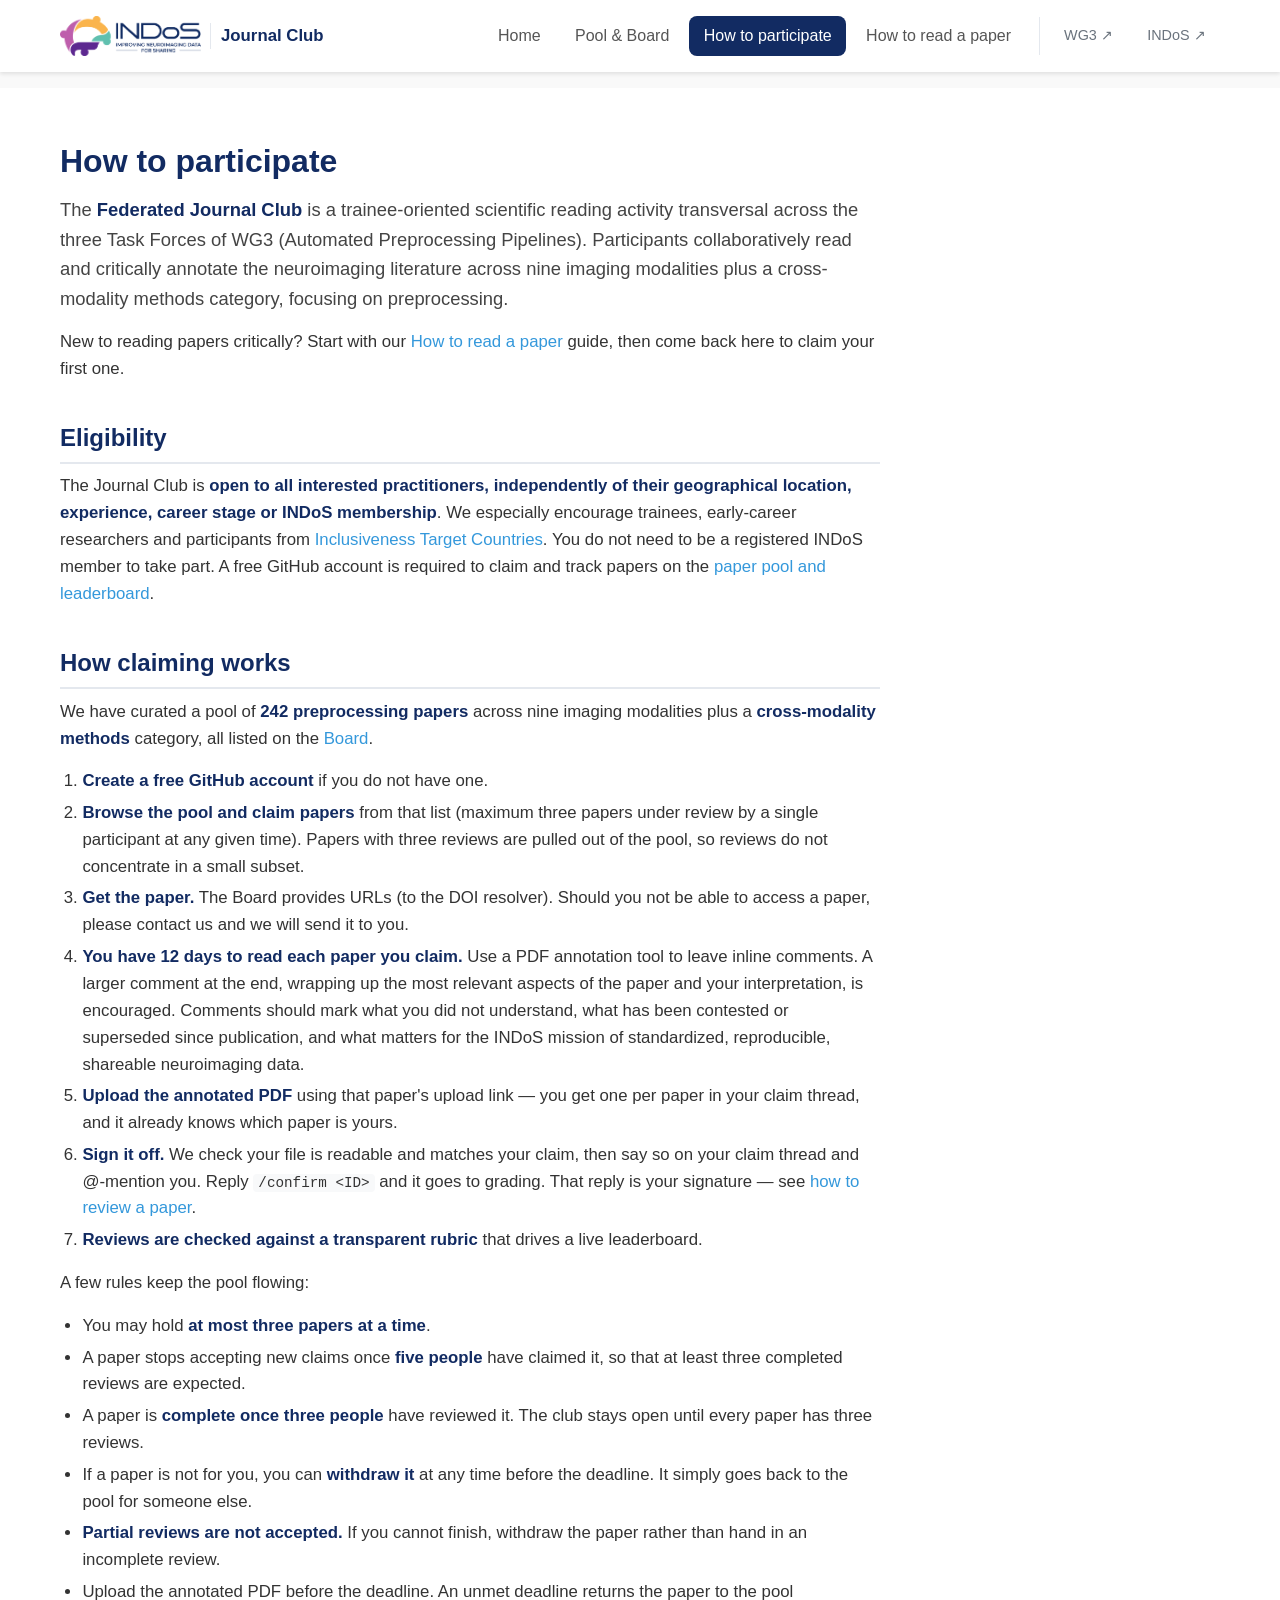
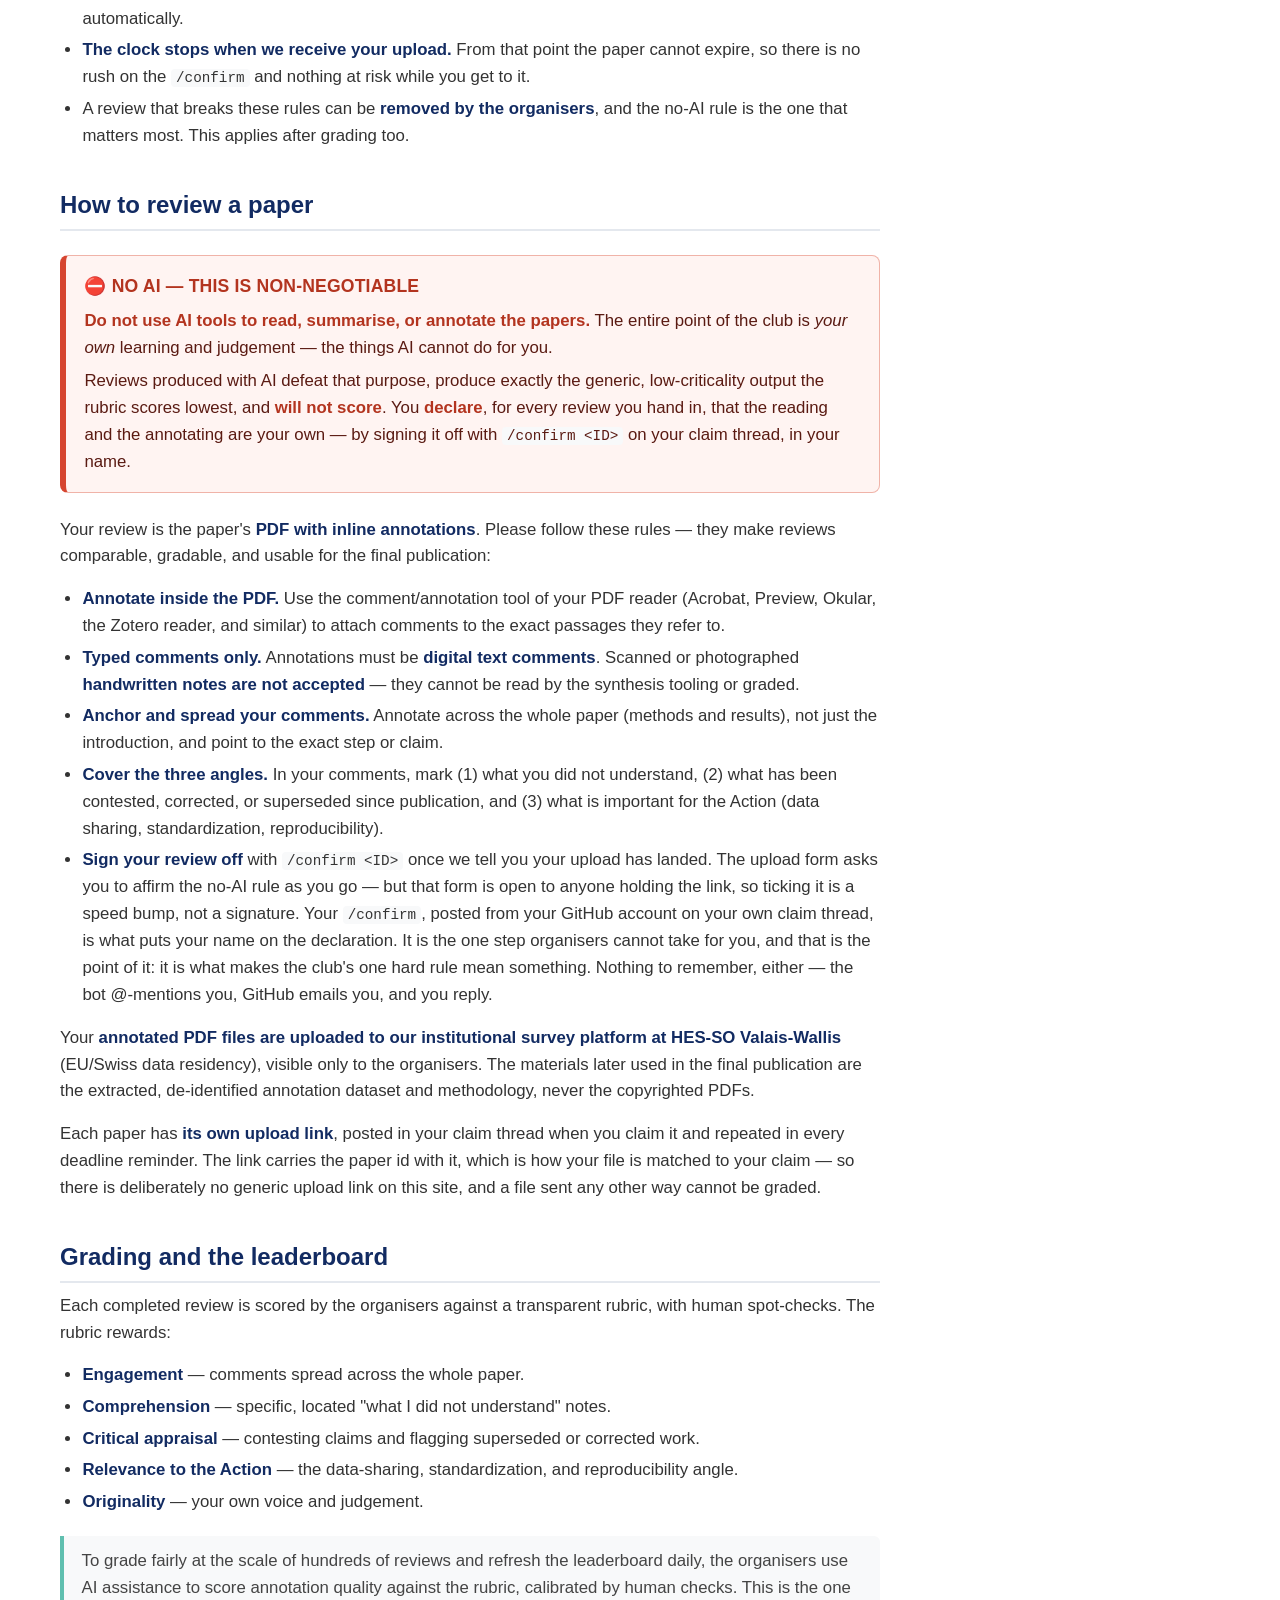
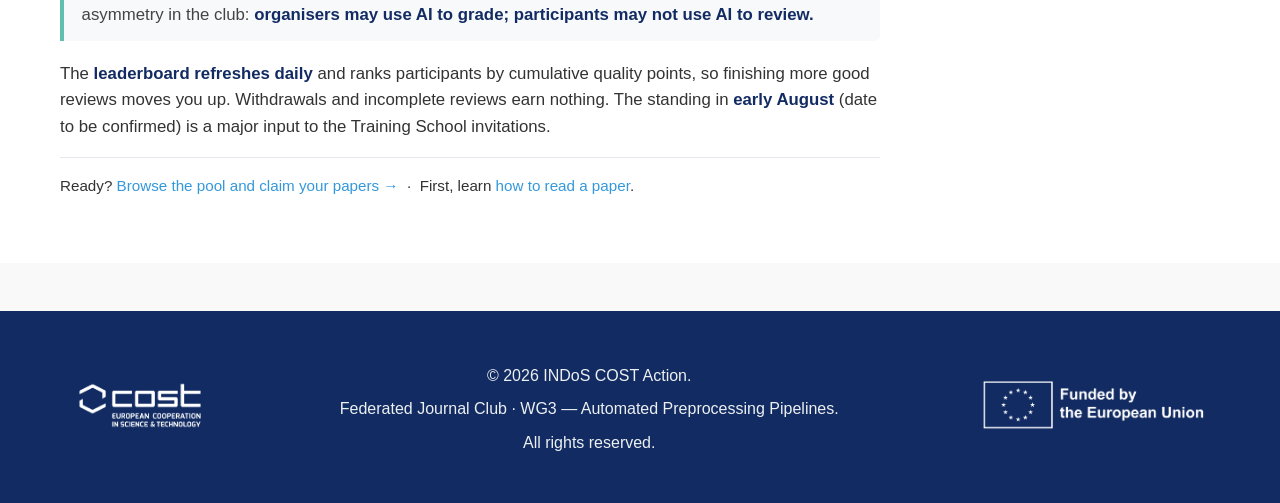
==== docs/participate.html @ 238c8b98 "An upload is not a submission: the /confirm handshake The upload form is open-access and its per-pap" ====
<!doctype html>
<html lang="en">
<head>
<meta charset="utf-8">
<meta name="viewport" content="width=device-width, initial-scale=1">
<title>How to participate — Federated Journal Club — INDoS COST Action</title>
<link rel="icon" href="favicon.ico" sizes="16x16 32x32 48x48">
<link rel="icon" href="assets/images/logo/indos-brain.png" type="image/png" sizes="512x512">
<link rel="apple-touch-icon" href="apple-touch-icon.png">
<link rel="stylesheet" href="style.css">
</head>
<body>
<header class="site-header">
  <!-- BEGIN shared nav — keep byte-identical across index/participate/reading (only aria-current varies) -->
  <nav class="navbar" aria-label="Site">
    <a class="navbar-brand" href="./">
      <img src="assets/images/logo/indos-logo.png" alt="INDoS COST Action" height="40">
      <span class="brand-name">Journal Club</span>
    </a>
    <ul class="nav-list">
      <li><a href="./">Home</a></li>
      <li><a href="./#papers">Pool &amp; Board</a></li>
      <li><a aria-current="page" href="./participate.html">How to participate</a></li>
      <li><a href="./reading.html">How to read a paper</a></li>
      <li class="nav-ext-group">
        <a class="nav-ext" href="https://www.indos-costaction.eu/wg3">WG3&nbsp;↗</a>
        <a class="nav-ext" href="https://www.indos-costaction.eu/">INDoS&nbsp;↗</a>
      </li>
    </ul>
  </nav>
  <!-- END shared nav -->
</header>

<main class="main-content">
  <div class="container">
    <div class="page-content">
      <h1>How to participate</h1>
      <p class="lead">The <strong>Federated Journal Club</strong> is a trainee-oriented
        scientific reading activity transversal across the three Task Forces of WG3
        (Automated Preprocessing Pipelines). Participants collaboratively read and critically
        annotate the neuroimaging literature across nine imaging modalities plus a
        cross-modality methods category, focusing on preprocessing.</p>

      <p>New to reading papers critically? Start with our
        <a href="./reading.html">How to read a paper</a> guide, then come back here to claim your first one.</p>

      <h2>Eligibility</h2>
      <p>The Journal Club is <strong>open to all interested practitioners, independently of
        their geographical location, experience, career stage or INDoS membership</strong>.
        We especially encourage trainees, early-career researchers and participants from
        <a href="https://www.indos-costaction.eu/grants">Inclusiveness Target Countries</a>.
        You do not need to be a registered INDoS member to take part. A free GitHub account is
        required to claim and track papers on the <a href="./">paper pool and leaderboard</a>.</p>

      <h2>How claiming works</h2>
      <p>We have curated a pool of <strong>242 preprocessing papers</strong> across nine
        imaging modalities plus a <strong>cross-modality methods</strong> category, all listed
        on the <a href="./">Board</a>.</p>
      <ol>
        <li><strong>Create a free GitHub account</strong> if you do not have one.</li>
        <li><strong>Browse the pool and claim papers</strong> from that list (maximum three
          papers under review by a single participant at any given time). Papers with three
          reviews are pulled out of the pool, so reviews do not concentrate in a small subset.</li>
        <li><strong>Get the paper.</strong> The Board provides URLs (to the DOI resolver).
          Should you not be able to access a paper, please contact us and we will send it to you.</li>
        <li><strong>You have 12 days to read each paper you claim.</strong> Use a PDF annotation
          tool to leave inline comments. A larger comment at the end, wrapping up the most
          relevant aspects of the paper and your interpretation, is encouraged. Comments should
          mark what you did not understand, what has been contested or superseded since
          publication, and what matters for the INDoS mission of standardized, reproducible,
          shareable neuroimaging data.</li>
        <li><strong>Upload the annotated PDF</strong> using that paper's upload link — you get one
          per paper in your claim thread, and it already knows which paper is yours.</li>
        <li><strong>Sign it off.</strong> We check your file is readable and matches your claim, then
          say so on your claim thread and @-mention you. Reply <code>/confirm &lt;ID&gt;</code> and it
          goes to grading. That reply is your signature — see
          <a href="#how-to-review-a-paper">how to review a paper</a>.</li>
        <li><strong>Reviews are checked against a transparent rubric</strong> that drives a live
          leaderboard.</li>
      </ol>

      <p>A few rules keep the pool flowing:</p>
      <ul>
        <li>You may hold <strong>at most three papers at a time</strong>.</li>
        <li>A paper stops accepting new claims once <strong>five people</strong> have claimed it,
          so that at least three completed reviews are expected.</li>
        <li>A paper is <strong>complete once three people</strong> have reviewed it. The club
          stays open until every paper has three reviews.</li>
        <li>If a paper is not for you, you can <strong>withdraw it</strong> at any time before
          the deadline. It simply goes back to the pool for someone else.</li>
        <li><strong>Partial reviews are not accepted.</strong> If you cannot finish, withdraw the
          paper rather than hand in an incomplete review.</li>
        <li>Upload the annotated PDF before the deadline. An unmet deadline returns the paper to
          the pool automatically.</li>
        <li><strong>The clock stops when we receive your upload.</strong> From that point the paper
          cannot expire, so there is no rush on the <code>/confirm</code> and nothing at risk while
          you get to it.</li>
        <li>A review that breaks these rules can be <strong>removed by the organisers</strong>, and
          the no-AI rule is the one that matters most. This applies after grading too.</li>
      </ul>

      <h2 id="how-to-review-a-paper">How to review a paper</h2>

      <div class="admonition no-ai">
        <div class="adm-title">⛔ No AI — this is non-negotiable</div>
        <p><strong>Do not use AI tools to read, summarise, or annotate the papers.</strong> The
          entire point of the club is <em>your own</em> learning and judgement — the things AI
          cannot do for you.</p>
        <p>Reviews produced with AI defeat that purpose, produce exactly the generic,
          low-criticality output the rubric scores lowest, and <strong>will not score</strong>.
          You <strong>declare</strong>, for every review you hand in, that the reading and the
          annotating are your own — by signing it off with <code>/confirm &lt;ID&gt;</code> on your
          claim thread, in your name.</p>
      </div>

      <p>Your review is the paper's <strong>PDF with inline annotations</strong>. Please follow
        these rules — they make reviews comparable, gradable, and usable for the final
        publication:</p>
      <ul>
        <li><strong>Annotate inside the PDF.</strong> Use the comment/annotation tool of your PDF
          reader (Acrobat, Preview, Okular, the Zotero reader, and similar) to attach comments to
          the exact passages they refer to.</li>
        <li><strong>Typed comments only.</strong> Annotations must be <strong>digital text
          comments</strong>. Scanned or photographed <strong>handwritten notes are not
          accepted</strong> — they cannot be read by the synthesis tooling or graded.</li>
        <li><strong>Anchor and spread your comments.</strong> Annotate across the whole paper
          (methods and results), not just the introduction, and point to the exact step or claim.</li>
        <li><strong>Cover the three angles.</strong> In your comments, mark (1) what you did not
          understand, (2) what has been contested, corrected, or superseded since publication, and
          (3) what is important for the Action (data sharing, standardization, reproducibility).</li>
        <li><strong>Sign your review off</strong> with <code>/confirm &lt;ID&gt;</code> once we tell
          you your upload has landed. The upload form asks you to affirm the no-AI rule as you go —
          but that form is open to anyone holding the link, so ticking it is a speed bump, not a
          signature. Your <code>/confirm</code>, posted from your GitHub account on your own claim
          thread, is what puts your name on the declaration. It is the one step organisers cannot
          take for you, and that is the point of it: it is what makes the club's one hard rule mean
          something. Nothing to remember, either — the bot @-mentions you, GitHub emails you, and you
          reply.</li>
      </ul>
      <p>Your <strong>annotated PDF files are uploaded to our institutional survey platform at
        HES-SO Valais-Wallis</strong> (EU/Swiss data residency), visible only to the organisers.
        The materials later used in the final publication are the extracted, de-identified
        annotation dataset and methodology, never the copyrighted PDFs.</p>
      <p>Each paper has <strong>its own upload link</strong>, posted in your claim thread when you
        claim it and repeated in every deadline reminder. The link carries the paper id with it,
        which is how your file is matched to your claim — so there is deliberately no generic
        upload link on this site, and a file sent any other way cannot be graded.</p>

      <h2>Grading and the leaderboard</h2>
      <p>Each completed review is scored by the organisers against a transparent rubric, with
        human spot-checks. The rubric rewards:</p>
      <ul>
        <li><strong>Engagement</strong> — comments spread across the whole paper.</li>
        <li><strong>Comprehension</strong> — specific, located "what I did not understand" notes.</li>
        <li><strong>Critical appraisal</strong> — contesting claims and flagging superseded or
          corrected work.</li>
        <li><strong>Relevance to the Action</strong> — the data-sharing, standardization, and
          reproducibility angle.</li>
        <li><strong>Originality</strong> — your own voice and judgement.</li>
      </ul>
      <blockquote>
        <p>To grade fairly at the scale of hundreds of reviews and refresh the leaderboard daily,
          the organisers use AI assistance to score annotation quality against the rubric,
          calibrated by human checks. This is the one asymmetry in the club:
          <strong>organisers may use AI to grade; participants may not use AI to review.</strong></p>
      </blockquote>
      <p>The <strong>leaderboard refreshes daily</strong> and ranks participants by cumulative
        quality points, so finishing more good reviews moves you up. Withdrawals and incomplete
        reviews earn nothing. The standing in <strong>early August</strong> (date to be confirmed)
        is a major input to the Training School invitations.</p>

      <p class="page-links">Ready? <a href="./">Browse the pool and claim your papers →</a>
        &nbsp;·&nbsp; First, learn <a href="./reading.html">how to read a paper</a>.</p>
    </div>
  </div>
</main>

<footer class="site-footer">
  <div class="container">
    <div class="footer-content">
      <table>
        <tr>
          <td class="foot-cost">
            <a href="https://www.cost.eu"><img src="assets/images/logo/cost-logo-white.png" height="75" alt="COST"></a>
          </td>
          <td class="foot-copy">
            <p>&copy; <span id="year"></span> INDoS COST Action.</p>
            <p>Federated Journal Club · WG3 — Automated Preprocessing Pipelines.</p>
            <p>All rights reserved.</p>
          </td>
          <td class="foot-eu">
            <a href="https://commission.europa.eu/"><img src="assets/images/logo/eu-funded-white.png" height="50" alt="Funded by the European Union"></a>
          </td>
        </tr>
      </table>
    </div>
  </div>
</footer>

<script>document.getElementById("year").textContent = new Date().getFullYear();</script>
</body>
</html>
---- docs/style.css ----
/* INDoS Federated Journal Club — brand-aligned with indos-costaction.eu.
   Palette + chrome mirror website/assets/css/style.css; SPA components
   (tabs, tables, badges, progress, claim button) restyled on-brand. */

:root {
  /* INDoS brand palette (from the logo brand guide) */
  --logo-orange: #F9B34B;
  --logo-turquoise: #60BFAF;
  --logo-lavender: #BE5EAC;
  --logo-purple: #5D288F;
  --logo-blue: #122B62;

  /* Semantic tokens mapped onto the brand */
  --bg: #f9f9f9;
  --surface: #ffffff;
  --fg: #333333;
  --muted: #6a737d;
  --line: #e4e8ee;
  --card: #f8f9fa;
  --accent: #3498db;
  --accent-fg: #ffffff;

  /* Pool/board status colours (kept semantic, white text) */
  --open: #2f855a;
  --closed: #b7791f;
  --done: var(--logo-purple);

  /* Hero mosaic — progress, not claimability (see paperProgress() in app.js), so
     these deliberately do NOT map 1:1 onto the badge colours above. Chosen to stay
     legible on the --logo-blue ground, which the badge colours are not. */
  --m-open: #4FB07A;                /* nobody reading it yet */
  --m-review: var(--logo-orange);   /* claimed and/or partly reviewed */
  --m-done: var(--logo-lavender);   /* three reviews in */
}

/* Reset & base */
* { margin: 0; padding: 0; box-sizing: border-box; }

body {
  background: var(--bg);
  color: var(--fg);
  font-family: -apple-system, BlinkMacSystemFont, 'Segoe UI', Roboto, Oxygen, Ubuntu, Cantarell, sans-serif;
  line-height: 1.6;
}

.container {
  max-width: 1200px;
  margin: 0 auto;
  padding: 0 20px;
}

/* Header */
.site-header {
  background: var(--surface);
  box-shadow: 0 2px 4px rgba(0, 0, 0, 0.1);
  padding: 1rem 0;
  position: sticky;
  top: 0;
  z-index: 100;
}

.navbar {
  max-width: 1200px;
  margin: 0 auto;
  padding: 0 20px;
  display: flex;
  align-items: center;
  justify-content: space-between;
  flex-wrap: wrap;
  gap: 1rem;
}

.navbar-brand { display: inline-flex; align-items: center; gap: 0.6rem; text-decoration: none; }
.navbar-brand img { height: 40px; display: block; }
.brand-name {
  color: var(--logo-blue);
  font-weight: 700;
  font-size: 1.05rem;
  border-left: 1px solid var(--line);
  padding-left: 0.6rem;
}

.nav-list {
  display: flex;
  list-style: none;
  gap: 0.35rem;
  align-items: center;
  flex-wrap: wrap;
}

/* Pills, not bare text — the nav has to look clickable at a glance (issue #17). */
.nav-list a {
  text-decoration: none;
  color: #555;
  font-weight: 500;
  padding: 0.45rem 0.9rem;
  border-radius: 8px;
  display: inline-block;
  transition: background 0.2s ease, color 0.2s ease;
}

.nav-list a:hover { background: var(--card); color: var(--logo-blue); }

.nav-list a[aria-current="page"] { background: var(--logo-blue); color: #fff; }

/* Off-site links are demoted so the club's own pages read as the primary set. */
.nav-ext-group { display: inline-flex; gap: 0.35rem; margin-left: 0.5rem;
  padding-left: 0.6rem; border-left: 1px solid var(--line); }
.nav-list .nav-ext { color: var(--muted); font-weight: 400; font-size: 0.9rem; }

/* Main content band */
.main-content {
  min-height: calc(100vh - 240px);
  padding: 3rem 0;
  background: var(--surface);
  margin-top: 1rem;
}

.page-content { font-size: 1.05rem; }

.page-content h1 {
  font-size: 2rem;
  margin: 0 0 0.5rem;
  color: var(--logo-blue);
}

.sub { margin: 0 0 1.25rem; color: var(--muted); font-size: 1rem; }
.sub a { color: var(--accent); font-weight: 600; text-decoration: none; }
.sub a:hover { text-decoration: underline; }

.muted { color: var(--muted); font-size: .9rem; line-height: 1.6; }
.meta { color: var(--muted); font-size: .82rem; }
.source-note { margin-top: 2rem; padding-top: 1rem; border-top: 1px solid var(--line); }

/* Progress bar */
.progress { margin: 8px 0 4px; }
.bar {
  height: 9px; background: var(--card); border-radius: 6px;
  overflow: hidden; border: 1px solid var(--line);
}
#progressFill { height: 100%; background: var(--logo-turquoise); width: 0; transition: width .4s; }
#progressText { margin-top: 6px; }

/* Tabs */
.tabs { display: flex; gap: 8px; margin: 1.25rem 0 1rem; }
.tabs button {
  background: none; border: 1px solid var(--line); color: var(--fg);
  padding: 7px 16px; border-radius: 8px; cursor: pointer; font-size: .95rem;
  transition: background 0.2s ease, border-color 0.2s ease;
}
.tabs button:hover { border-color: var(--accent); }
.tabs button.active { background: var(--accent); color: var(--accent-fg); border-color: var(--accent); }

/* Controls */
.controls { display: flex; flex-wrap: wrap; gap: 10px; margin-bottom: 8px; align-items: center; }
.controls input[type=search], .controls select {
  padding: 7px 10px; border: 1px solid var(--line); border-radius: 8px;
  background: var(--surface); color: var(--fg); font-size: .92rem;
}
.controls input[type=search] { flex: 1; min-width: 180px; }
.controls input[type=search]:focus, .controls select:focus {
  outline: none; border-color: var(--accent);
}
.chk { color: var(--muted); font-size: .9rem; display: flex; gap: 5px; align-items: center; }

/* Tables */
table { width: 100%; border-collapse: collapse; margin-top: 4px; }
th, td { text-align: left; padding: 9px 10px; border-bottom: 1px solid var(--line); vertical-align: top; }
th {
  font-size: .78rem; text-transform: uppercase; letter-spacing: .03em;
  color: var(--muted); font-weight: 600;
}
td.num { text-align: center; font-variant-numeric: tabular-nums; white-space: nowrap; }
td a { color: var(--accent); text-decoration: none; }
td a:hover { text-decoration: underline; }

/* Status badges */
.badge {
  font-size: .74rem; padding: 2px 8px; border-radius: 20px;
  text-transform: capitalize; color: #fff;
}
.b-open { background: var(--open); }
.b-closed { background: var(--closed); }
.b-done { background: var(--done); }

/* Claim action */
a.claim {
  display: inline-block; padding: 4px 12px; border-radius: 7px;
  background: var(--accent); color: var(--accent-fg) !important;
  font-size: .84rem; text-decoration: none !important;
  transition: background 0.2s ease;
}
a.claim:hover { background: #2980b9; }

code { background: var(--card); padding: 1px 5px; border-radius: 4px; font-size: .85em; }

/* Footer */
.site-footer {
  background: var(--logo-blue);
  color: #ecf0f1;
  padding: 2rem 0;
  margin-top: 3rem;
  text-align: center;
}
.footer-content table { width: 100%; border-collapse: collapse; }
.footer-content td { border: none; vertical-align: middle; padding: 0.5rem 0; }
.footer-content .foot-cost { text-align: left; }
.footer-content .foot-copy { text-align: center; }
.footer-content .foot-eu { text-align: right; }
.footer-content p { margin: 0.5rem 0; color: #ecf0f1; }
.footer-content img { display: inline-block; }

/* ---------------------------------------------------------------------------
   Prose — for the content pages (participate.html, reading.html).
   Scoped to .page-content so the Board (index.html) is untouched.
--------------------------------------------------------------------------- */
.page-content { max-width: 820px; }

.page-content h2 {
  font-size: 1.5rem;
  color: var(--logo-blue);
  margin: 2.25rem 0 0.6rem;
  padding-bottom: 0.3rem;
  border-bottom: 2px solid var(--line);
}
.page-content h3 {
  font-size: 1.15rem;
  color: var(--logo-purple);
  margin: 1.6rem 0 0.4rem;
}
.page-content p { margin: 0 0 1rem; }
.page-content ul,
.page-content ol { margin: 0 0 1rem 1.4rem; }
.page-content li { margin: 0.3rem 0; }
.page-content a { color: var(--accent); text-decoration: none; }
.page-content a:hover { text-decoration: underline; }
.page-content strong { color: var(--logo-blue); }

.page-content blockquote {
  margin: 1.25rem 0;
  padding: 0.75rem 1.1rem;
  border-left: 4px solid var(--logo-turquoise);
  background: var(--card);
  color: #444;
  border-radius: 0 6px 6px 0;
}
.page-content blockquote p:last-child { margin-bottom: 0; }

.lead {
  font-size: 1.15rem;
  color: #444;
  margin-bottom: 1.5rem;
}

/* Page-level intro nav back to the other content pages */
.page-links { margin: 1.75rem 0 0; padding-top: 1rem; border-top: 1px solid var(--line); font-size: .95rem; }

/* ---------------------------------------------------------------------------
   Admonition — the unmissable "No AI" callout.
--------------------------------------------------------------------------- */
.admonition {
  margin: 1.5rem 0;
  padding: 1rem 1.25rem 1rem 1.15rem;
  border-radius: 8px;
  border: 1px solid transparent;
}
.admonition .adm-title {
  display: flex;
  align-items: center;
  gap: 0.5rem;
  font-weight: 800;
  font-size: 1.1rem;
  letter-spacing: 0.01em;
  margin-bottom: 0.5rem;
}
.admonition p { margin: 0.4rem 0; }
.admonition p:last-child { margin-bottom: 0; }

.admonition.no-ai {
  background: #fff4f2;
  border-color: #f0b3a8;
  border-left: 6px solid #d64530;
  color: #5a1a12;
}
.admonition.no-ai .adm-title { color: #b3341f; text-transform: uppercase; }
.admonition.no-ai strong { color: #b3341f; }

/* Dark-surface variant not needed — pages render on the light content band. */

/* ---------------------------------------------------------------------------
   Checklist — the printable one-glance list on reading.html.
--------------------------------------------------------------------------- */
.checklist {
  list-style: none;
  margin: 0.5rem 0 1.25rem;
  padding: 1rem 1.25rem;
  background: var(--card);
  border: 1px solid var(--line);
  border-radius: 8px;
}
.checklist li {
  position: relative;
  padding-left: 1.9rem;
  margin: 0.55rem 0;
}
.checklist li::before {
  content: "☐";
  position: absolute;
  left: 0;
  top: -0.05rem;
  font-size: 1.15rem;
  color: var(--logo-turquoise);
}

/* ---------------------------------------------------------------------------
   References — the cited list on reading.html.
--------------------------------------------------------------------------- */
.refs { list-style: none; margin: 0.5rem 0 1.25rem; padding: 0; }
.refs li {
  margin: 0.7rem 0;
  padding-left: 1.6rem;
  text-indent: -1.6rem;
  font-size: 0.95rem;
  color: #444;
}
.refs li a { word-break: break-word; }
.refs-note { font-size: 0.85rem; color: var(--muted); }

/* ---------------------------------------------------------------------------
   Landing page (index.html) — hero, bands, mosaic. The INDoS brand has no hero
   or button component upstream, so these are net-new, built from the tokens.
--------------------------------------------------------------------------- */
html { scroll-behavior: smooth; }
@media (prefers-reduced-motion: reduce) { html { scroll-behavior: auto; } }

/* Anchor targets must clear the sticky header. */
#about, #how-it-works, #papers { scroll-margin-top: 88px; }

a:focus-visible, button:focus-visible, input:focus-visible, select:focus-visible {
  outline: 3px solid var(--logo-turquoise);
  outline-offset: 2px;
}

.skip-link {
  position: absolute; left: -999px; top: 0; z-index: 200;
  background: var(--logo-blue); color: #fff; padding: 0.6rem 1rem;
}
.skip-link:focus { left: 8px; top: 8px; }

/* Buttons */
.btn {
  display: inline-block; padding: 0.7rem 1.5rem; border-radius: 8px;
  font-weight: 600; text-decoration: none; transition: background 0.2s ease;
}
.btn-primary { background: var(--logo-orange); color: var(--logo-blue); }
.btn-primary:hover { background: #e8a23a; }
.btn-ghost { border: 2px solid rgba(255, 255, 255, 0.75); color: #fff; }
.btn-ghost:hover { background: rgba(255, 255, 255, 0.12); }

/* Hero — flat brand navy, no gradient. */
.hero { background: var(--logo-blue); color: #fff; text-align: center; padding: 4rem 0 2.5rem; }
.hero-kicker {
  color: var(--logo-orange); text-transform: uppercase; letter-spacing: 0.06em;
  font-size: 0.8rem; font-weight: 600; margin-bottom: 0.75rem;
}
.hero h1 {
  font-size: clamp(2.2rem, 5vw, 3.2rem); color: #fff;
  margin-bottom: 0.6rem; text-wrap: balance;
}
.hero-tagline {
  max-width: 44ch; margin: 0 auto 1.75rem; font-size: 1.15rem;
  color: rgba(255, 255, 255, 0.9); text-wrap: balance;
}
.hero-actions { display: flex; gap: 1rem; justify-content: center; flex-wrap: wrap; margin-top: 1.75rem; }
.hero-scroll { display: inline-block; margin-top: 1.5rem; color: rgba(255, 255, 255, 0.7); }
.hero-scroll:hover { color: #fff; }
@media (prefers-reduced-motion: no-preference) {
  .hero-scroll { animation: heroBob 2s ease-in-out infinite; }
  @keyframes heroBob { 50% { transform: translateY(6px); } }
}

/* The mosaic — one tile per paper. It is the progress display: the pool fills
   in over the summer as tiles turn orange, then lavender. */
.mosaic { display: flex; flex-wrap: wrap; gap: 3px; justify-content: center; max-width: 640px; margin: 0 auto; }
.mosaic a {
  display: block; width: 11px; height: 11px; border-radius: 2px;
  background: var(--m-open); cursor: pointer;
  transition: transform 0.1s ease;
}
.mosaic a:hover { outline: 2px solid #fff; outline-offset: 1px; transform: scale(1.35); }
.mosaic a.s-review { background: var(--m-review); }
.mosaic a.s-done { background: var(--m-done); }
@media (prefers-reduced-motion: reduce) {
  .mosaic a { transition: none; }
  .mosaic a:hover { transform: none; }
}

/* Where a clicked tile lands. The flash fades so it marks the row without
   leaving a permanent selection the reader then has to dismiss. */
@keyframes rowFlash { from { background: rgba(249, 179, 75, 0.55); } to { background: transparent; } }
.row-focus td { animation: rowFlash 2s ease-out; }
@media (prefers-reduced-motion: reduce) {
  .row-focus td { animation: none; box-shadow: inset 0 2px 0 var(--logo-orange), inset 0 -2px 0 var(--logo-orange); }
}

.mosaic-legend {
  margin: 1rem auto 0; font-size: 0.85rem; color: rgba(255, 255, 255, 0.75);
  display: flex; gap: 0.5rem 1.1rem; justify-content: center; flex-wrap: wrap; align-items: center;
}
.key {
  display: inline-block; width: 10px; height: 10px; border-radius: 2px;
  margin-right: 0.35rem; vertical-align: -1px;
}
.k-open { background: var(--m-open); }
.k-review { background: var(--m-review); }
.k-done { background: var(--m-done); }
.mosaic-hint { color: rgba(255, 255, 255, 0.55); font-size: 0.8rem; }

/* Hover card — a light surface lifted off the navy, so it reads as a card on the
   page rather than an OS tooltip. position:fixed, so no ancestor can clip it. */
.mosaic-tip {
  position: fixed;
  left: 0;
  top: 0;
  z-index: 150;
  width: max-content;
  max-width: min(340px, calc(100vw - 16px));
  padding: 0.7rem 0.85rem;
  background: var(--surface);
  color: var(--fg);
  border-radius: 10px;
  box-shadow: 0 10px 28px rgba(0, 0, 0, 0.35);
  text-align: left;
  font-size: 0.85rem;
  line-height: 1.45;
  pointer-events: none;          /* never eat the click meant for the tile */
  visibility: hidden;            /* not display:none — it must stay measurable */
  opacity: 0;
  transition: opacity 0.12s ease;
}
.mosaic-tip.show { visibility: visible; opacity: 1; }
@media (prefers-reduced-motion: reduce) { .mosaic-tip { transition: none; } }

/* The `* { margin: 0 }` reset already zeroes these, and no p rule reaches inside
   the card — so each part sets only the margin it needs, no override war. */
.tip-title { font-weight: 600; color: var(--logo-blue); text-wrap: balance; }
.tip-meta { color: var(--muted); font-size: 0.8rem; margin-top: 0.15rem; }
.tip-stats {
  display: flex; align-items: center; flex-wrap: wrap; gap: 0.3rem;
  margin-top: 0.45rem;
  font-variant-numeric: tabular-nums;
}
.tip-stats .key { margin-right: 0.1rem; }
.tip-sep { color: var(--line); }
.tip-cta {
  margin-top: 0.45rem;
  padding-top: 0.4rem;
  border-top: 1px solid var(--line);
  color: var(--accent);
  font-size: 0.8rem;
  font-weight: 600;
}

/* Touch devices have no hover; the card would only ever flash on tap. */
@media (hover: none) { .mosaic-tip { display: none; } }
.mosaic-count { color: var(--logo-turquoise); font-variant-numeric: tabular-nums; }

/* Bands */
.band { padding: 3.25rem 0; background: var(--surface); }
.band-tint { background: var(--bg); }
.band-tint h2, #papers h2 { font-size: 1.6rem; color: var(--logo-blue); margin-bottom: 1rem; }

/* How it works — numbered because it genuinely is a sequence. */
.steps {
  list-style: none; margin: 0;
  display: grid; grid-template-columns: repeat(auto-fit, minmax(220px, 1fr)); gap: 1rem;
  counter-reset: step;
}
.steps li {
  background: var(--surface); border: 1px solid var(--line); border-radius: 10px;
  padding: 1.1rem 1.25rem; margin: 0; counter-increment: step;
}
.steps li::before {
  content: counter(step);
  display: inline-grid; place-items: center;
  width: 1.8rem; height: 1.8rem; border-radius: 50%;
  background: var(--logo-turquoise); color: #fff; font-weight: 700;
  margin-bottom: 0.5rem;
}
.steps h3 { color: var(--logo-purple); font-size: 1.05rem; margin-bottom: 0.3rem; }
.steps p { margin: 0; font-size: 0.95rem; }
.steps a { color: var(--accent); text-decoration: none; }
.steps a:hover { text-decoration: underline; }

.papers-head {
  display: flex; align-items: center; justify-content: space-between;
  flex-wrap: wrap; gap: 1rem; margin-bottom: 0.75rem;
}
.papers-head h2 { margin-bottom: 0; }

/* Seven columns don't fit a phone: the table scrolls inside its own box rather
   than dragging the whole page sideways. */
.table-scroll { overflow-x: auto; }
.table-scroll table { min-width: 640px; }

/* Responsive */
@media (max-width: 768px) {
  /* A stacked one-per-line nav plus a sticky header would eat most of a phone
     screen, so the pills wrap into rows and the header scrolls away instead. */
  .site-header { position: static; padding: 0.75rem 0; }
  .navbar { flex-direction: column; align-items: center; gap: 0.6rem; }
  .nav-list { flex-wrap: wrap; justify-content: center; gap: 0.3rem; width: 100%; }
  .nav-list a { padding: 0.35rem 0.7rem; font-size: 0.9rem; }
  .nav-ext-group { margin-left: 0; padding-left: 0; border-left: none; }
  #about, #how-it-works, #papers { scroll-margin-top: 8px; }
  .footer-content td { display: block; text-align: center !important; }
  .hero { padding: 2.5rem 0 2rem; }
  .hero-actions .btn { width: 100%; text-align: center; }
  .papers-head { flex-direction: column; align-items: flex-start; }
  .mosaic a, .key { width: 9px; height: 9px; }
}
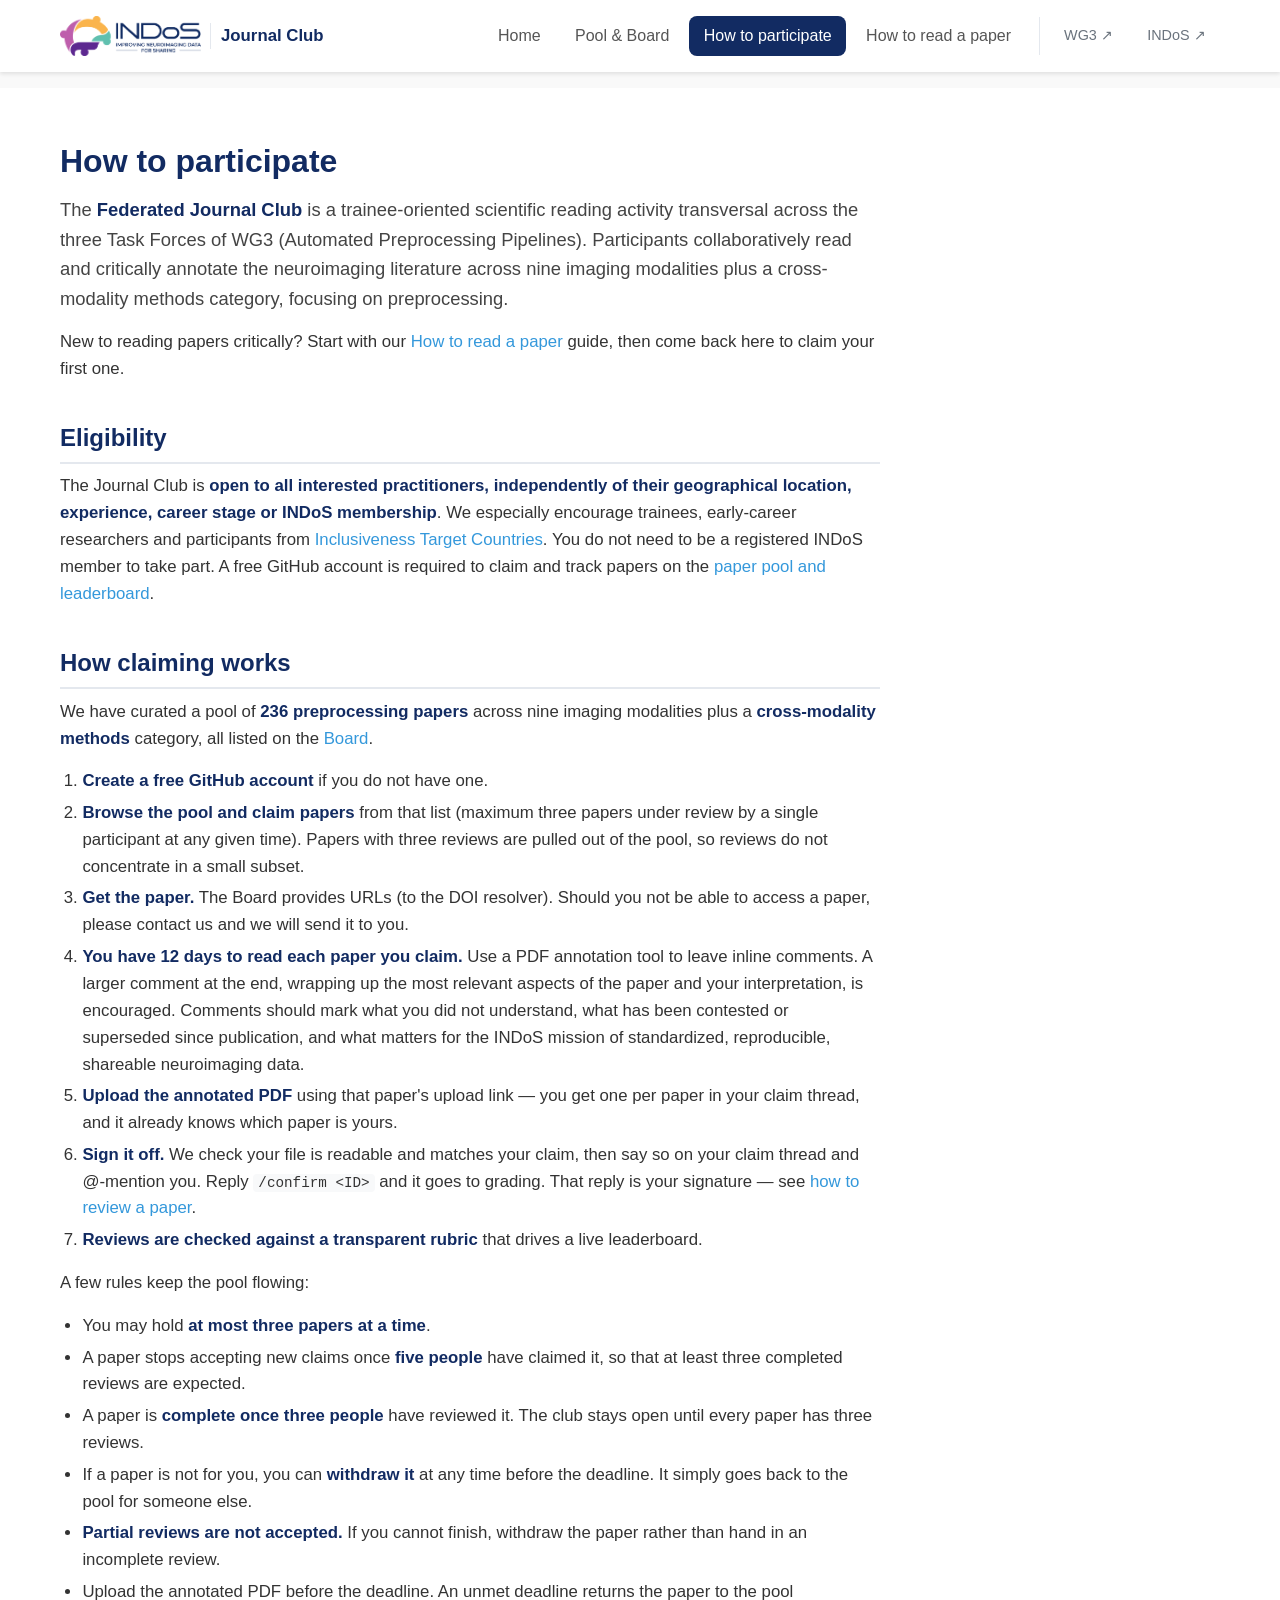
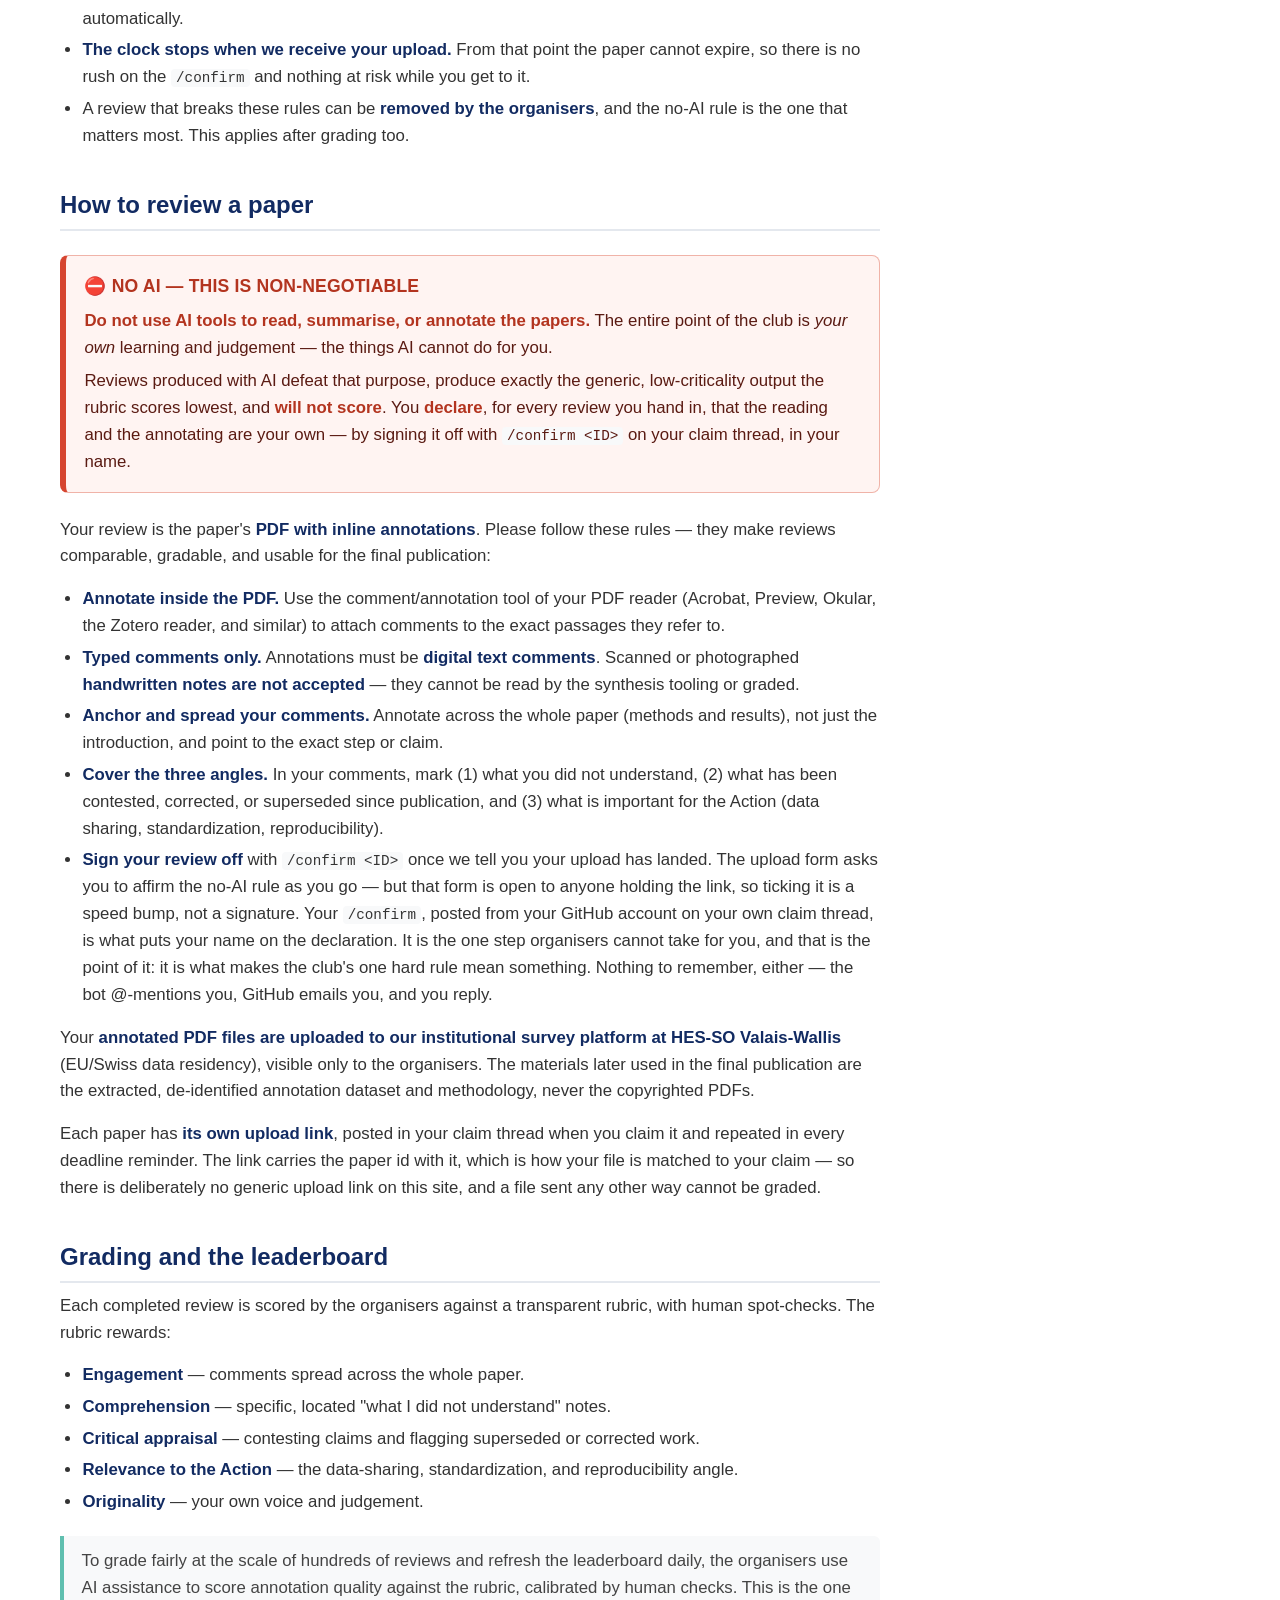
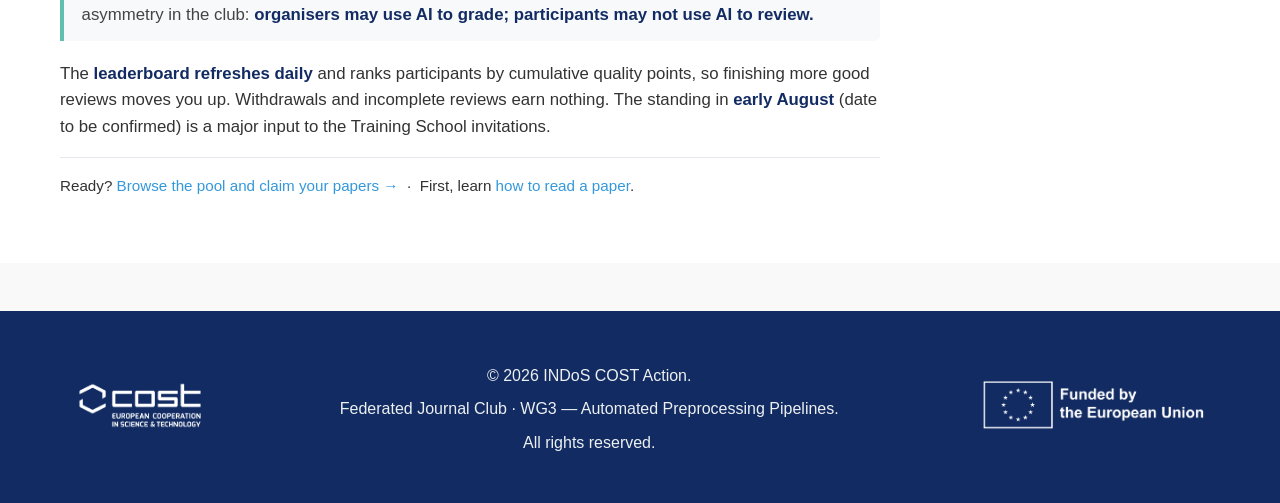
==== commit 0bbd98fe: "fix: recall fake S2 books, and real books, fix records" ====
--- a/docs/participate.html
+++ b/docs/participate.html
@@ -53,7 +53,7 @@
         required to claim and track papers on the <a href="./">paper pool and leaderboard</a>.</p>
 
       <h2>How claiming works</h2>
-      <p>We have curated a pool of <strong>242 preprocessing papers</strong> across nine
+      <p>We have curated a pool of <strong>236 preprocessing papers</strong> across nine
         imaging modalities plus a <strong>cross-modality methods</strong> category, all listed
         on the <a href="./">Board</a>.</p>
       <ol>
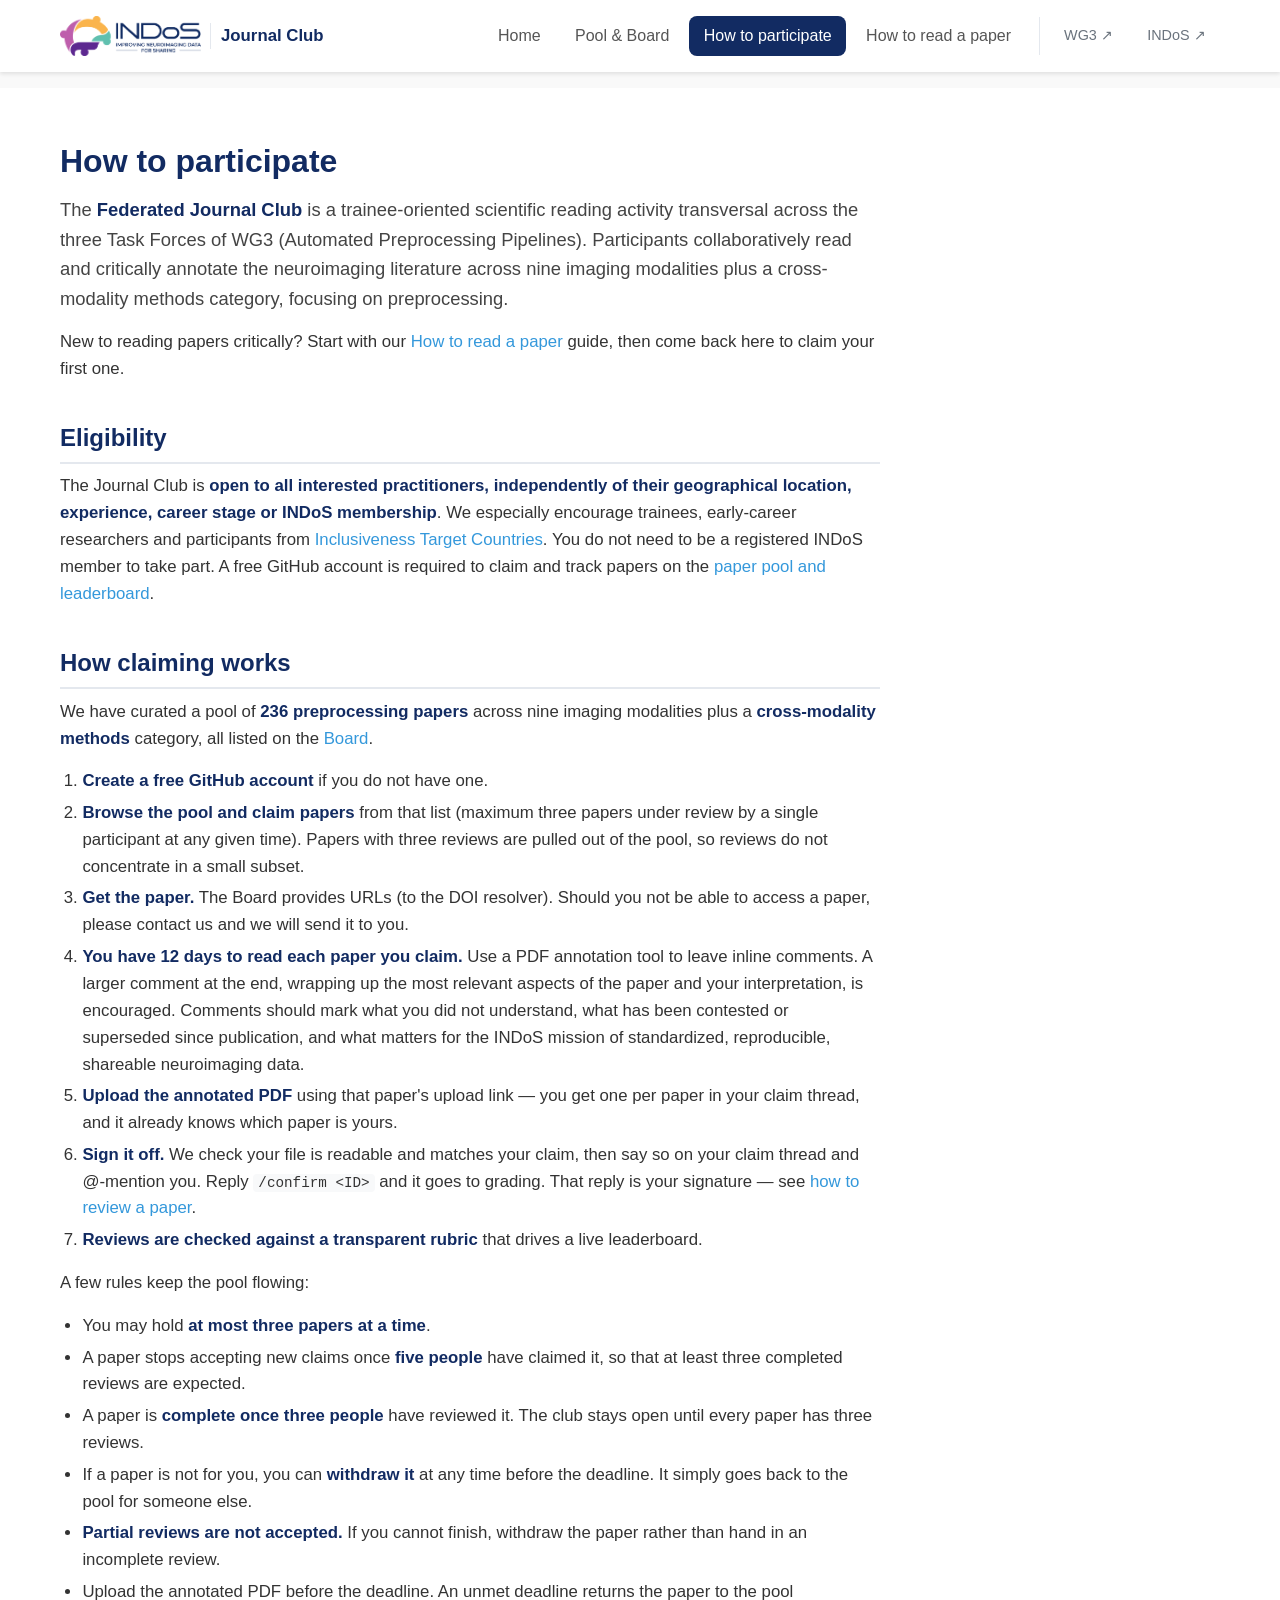
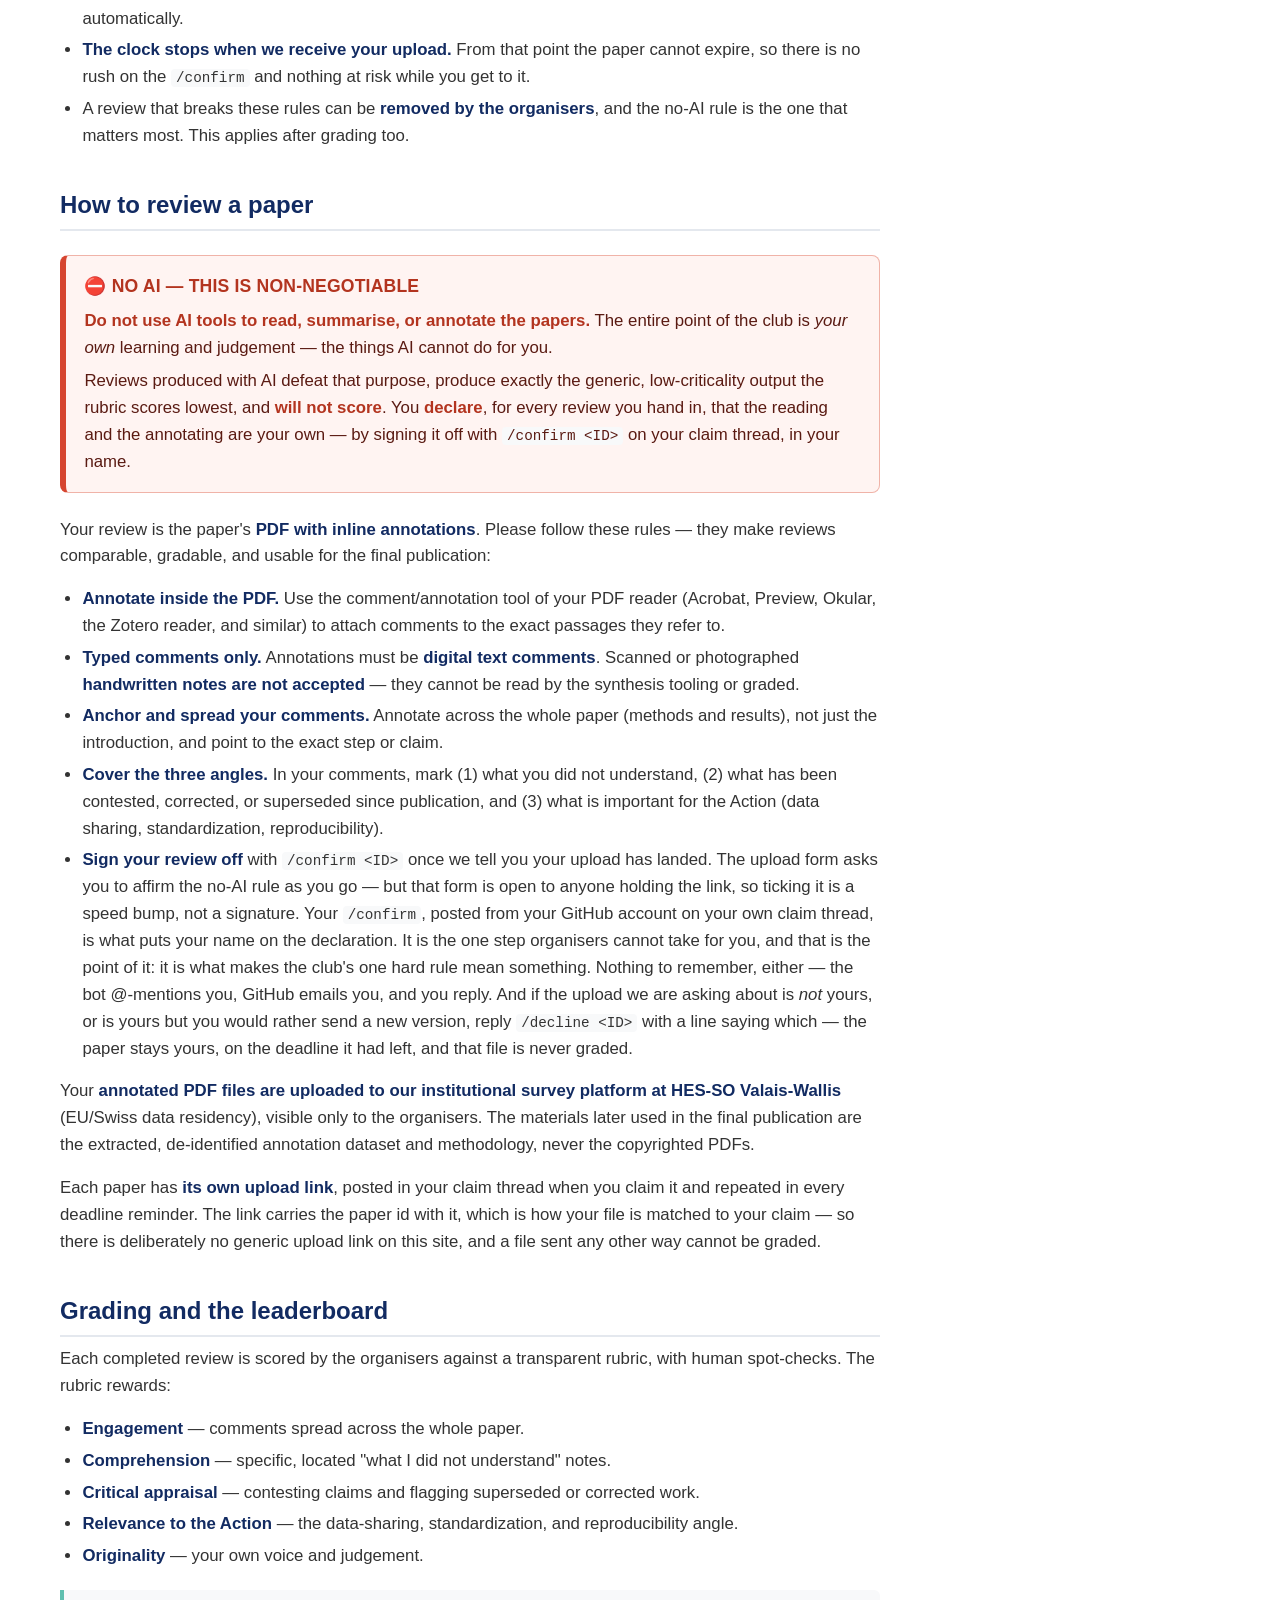
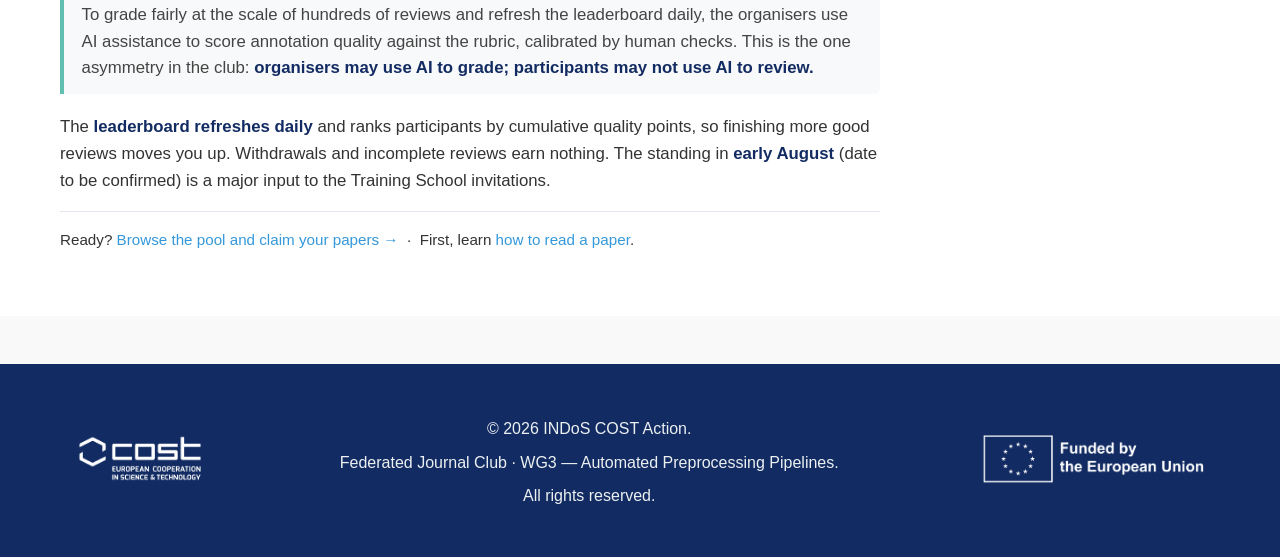
==== commit fbc67893: "feat: /decline — a claimant can refuse to sign off an upload `/confirm` gave a claimant a way to say" ====
--- a/docs/participate.html
+++ b/docs/participate.html
@@ -135,7 +135,9 @@
           thread, is what puts your name on the declaration. It is the one step organisers cannot
           take for you, and that is the point of it: it is what makes the club's one hard rule mean
           something. Nothing to remember, either — the bot @-mentions you, GitHub emails you, and you
-          reply.</li>
+          reply. And if the upload we are asking about is <em>not</em> yours, or is yours but you
+          would rather send a new version, reply <code>/decline &lt;ID&gt;</code> with a line saying
+          which — the paper stays yours, on the deadline it had left, and that file is never graded.</li>
       </ul>
       <p>Your <strong>annotated PDF files are uploaded to our institutional survey platform at
         HES-SO Valais-Wallis</strong> (EU/Swiss data residency), visible only to the organisers.
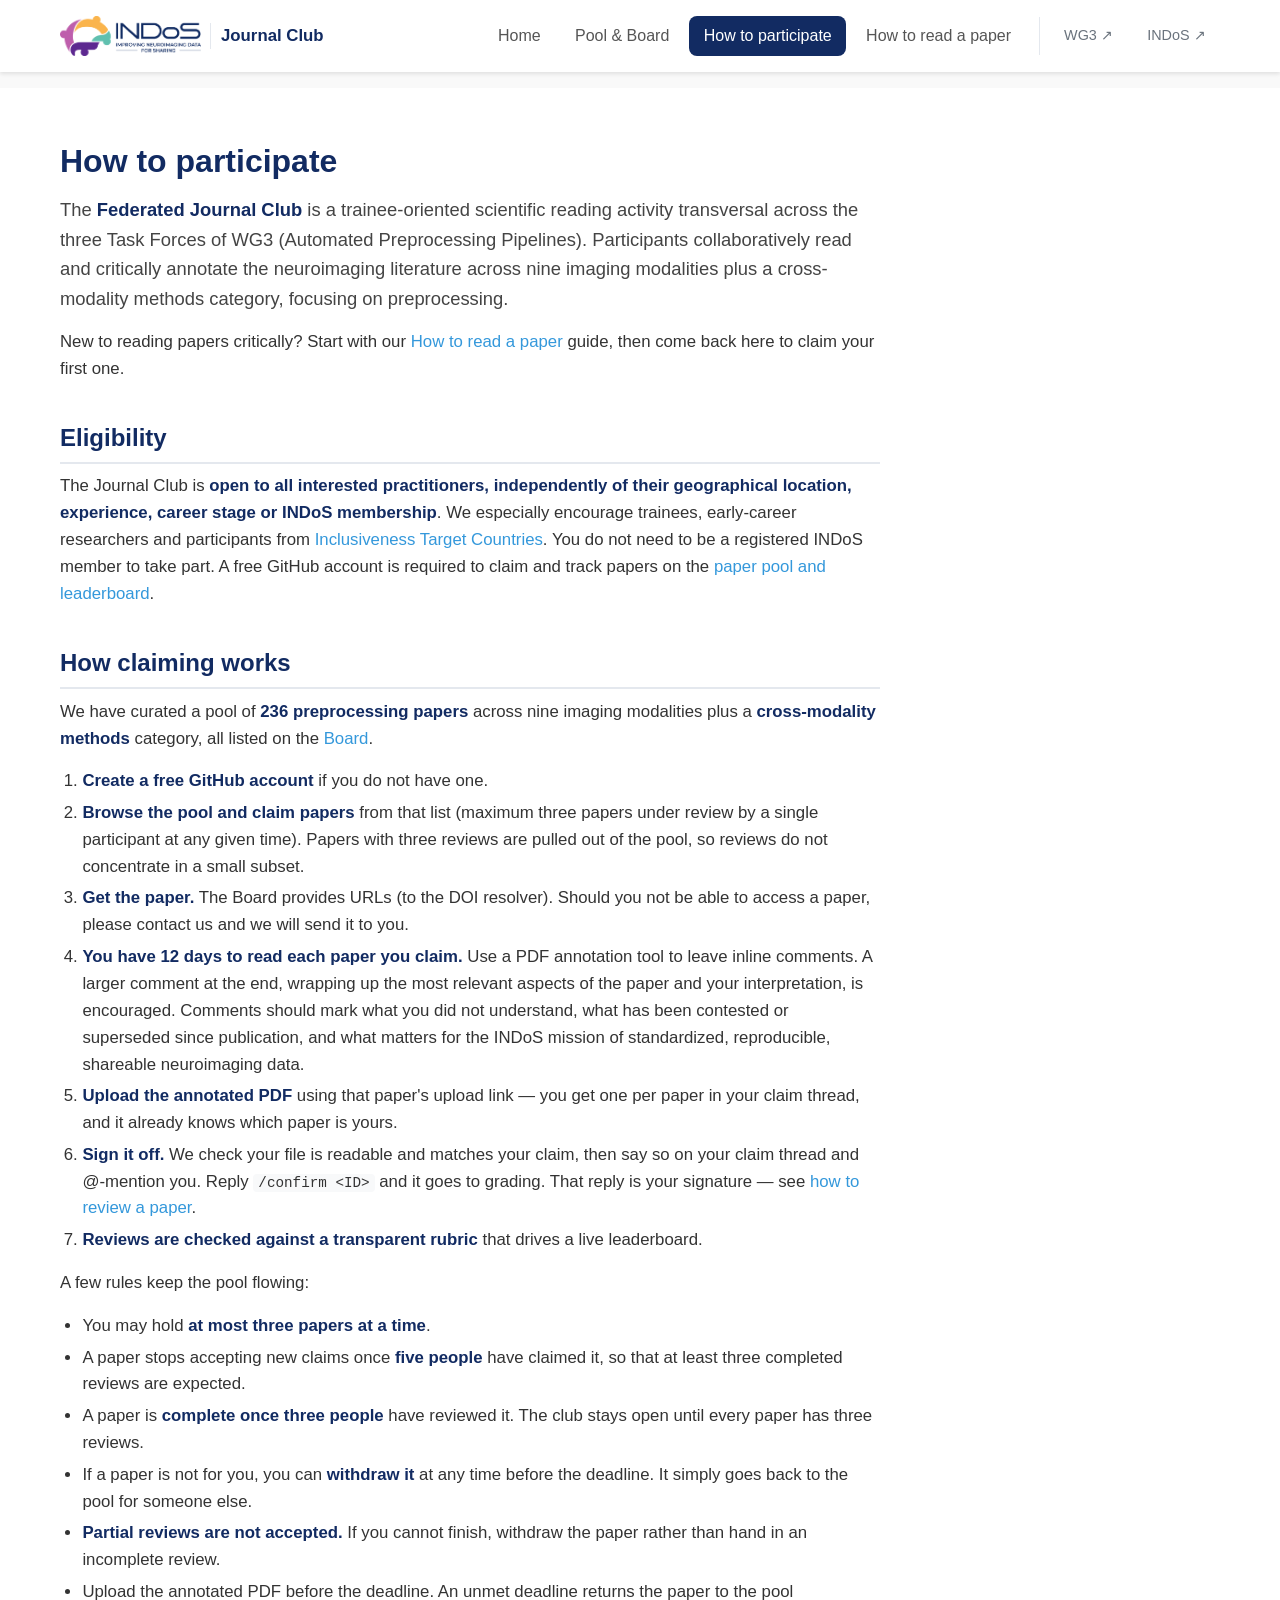
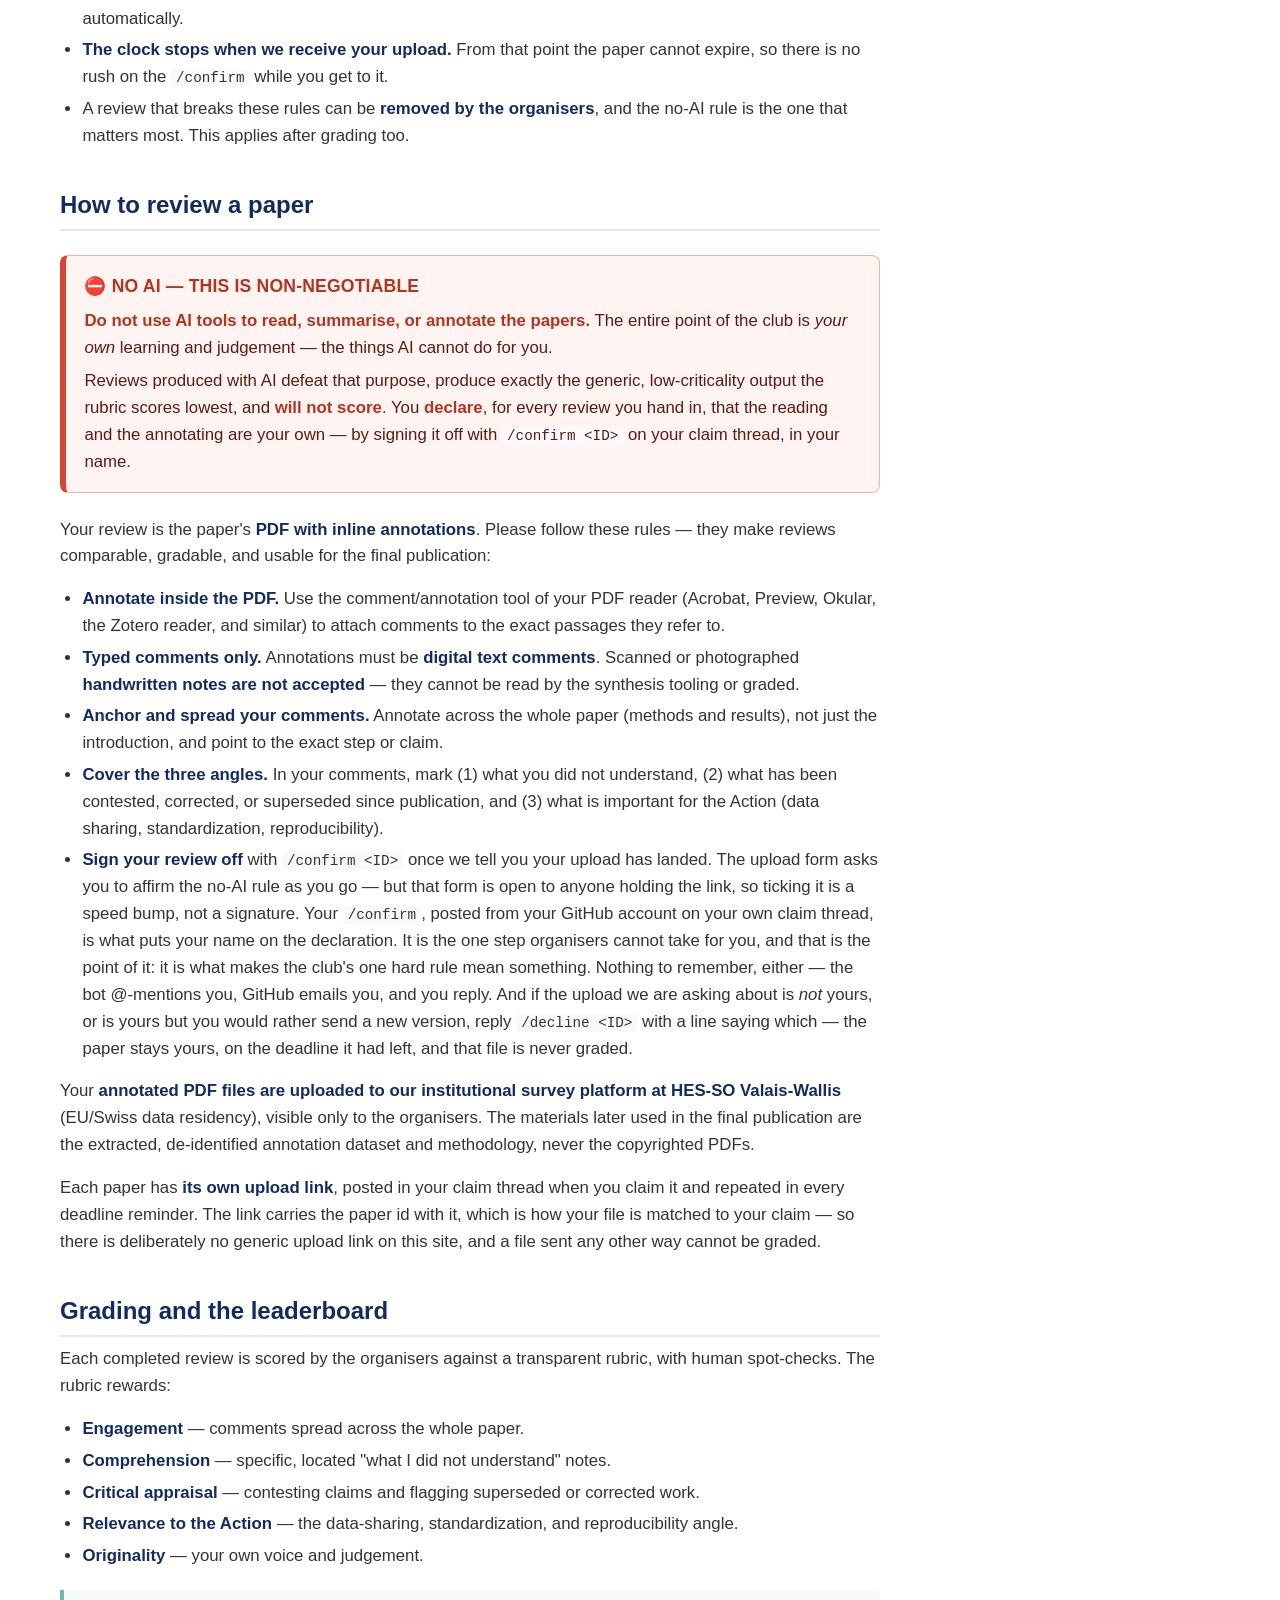
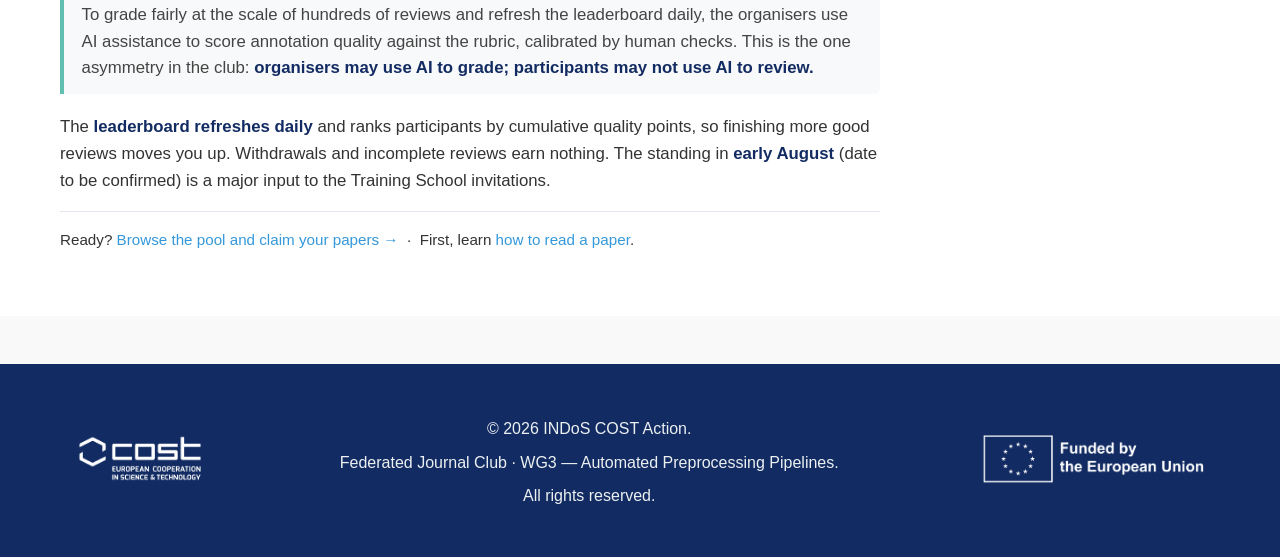
==== commit 51746755: "fix: stop reassuring contributors that nothing will be held against them Eleven participant-facing s" ====
--- a/docs/participate.html
+++ b/docs/participate.html
@@ -93,8 +93,7 @@
         <li>Upload the annotated PDF before the deadline. An unmet deadline returns the paper to
           the pool automatically.</li>
         <li><strong>The clock stops when we receive your upload.</strong> From that point the paper
-          cannot expire, so there is no rush on the <code>/confirm</code> and nothing at risk while
-          you get to it.</li>
+          cannot expire, so there is no rush on the <code>/confirm</code> while you get to it.</li>
         <li>A review that breaks these rules can be <strong>removed by the organisers</strong>, and
           the no-AI rule is the one that matters most. This applies after grading too.</li>
       </ul>
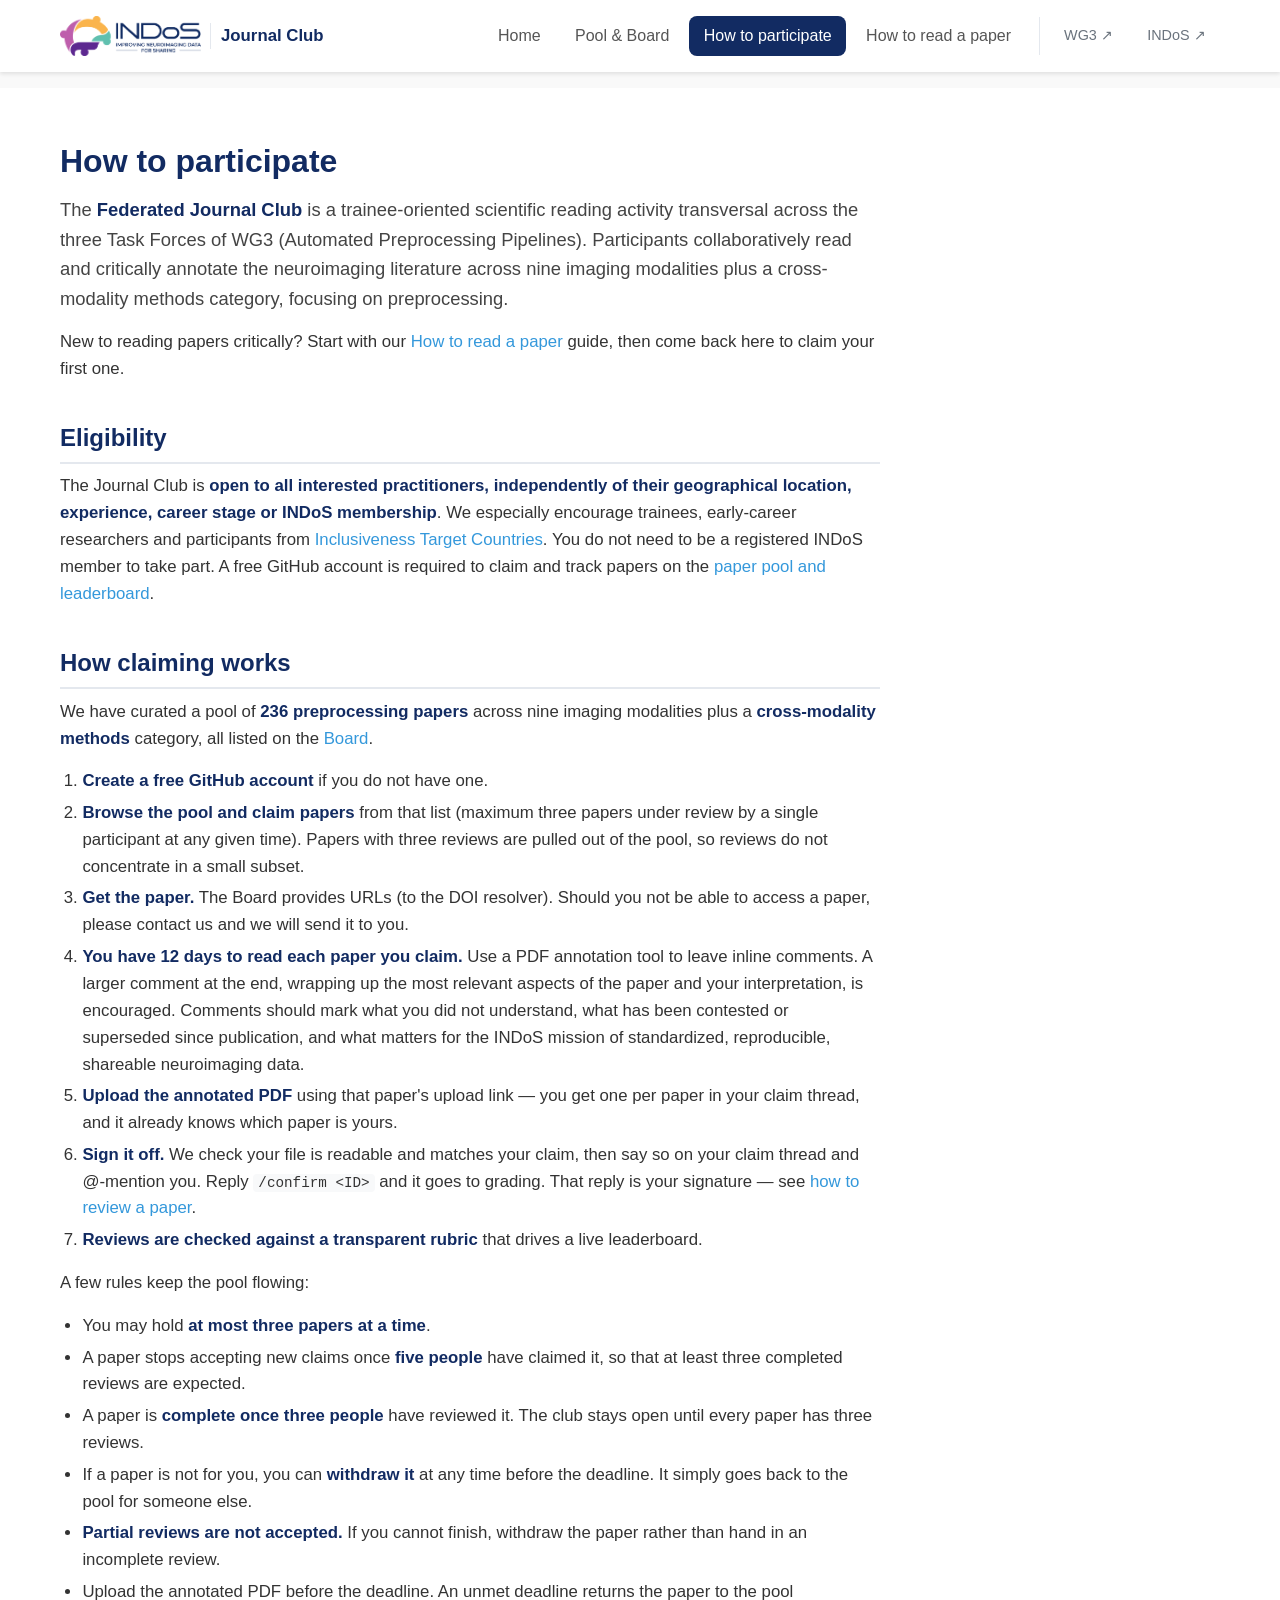
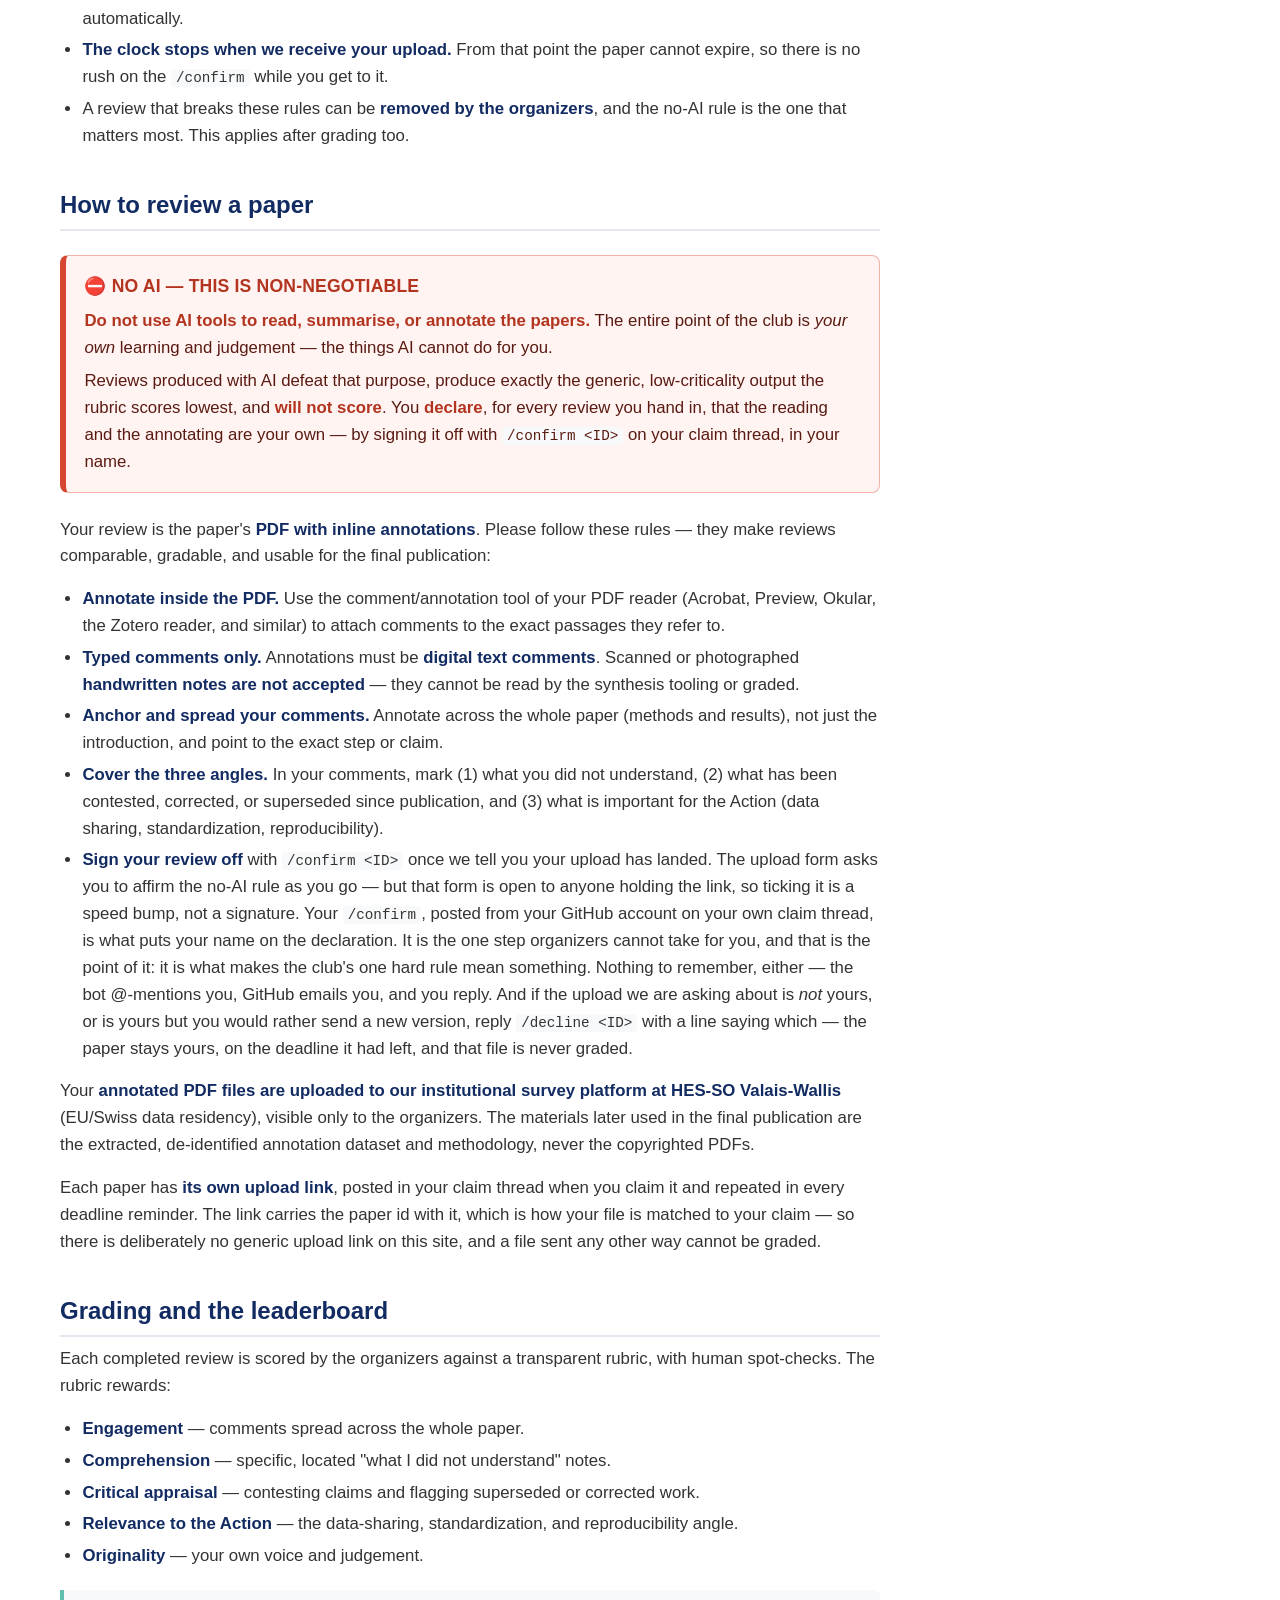
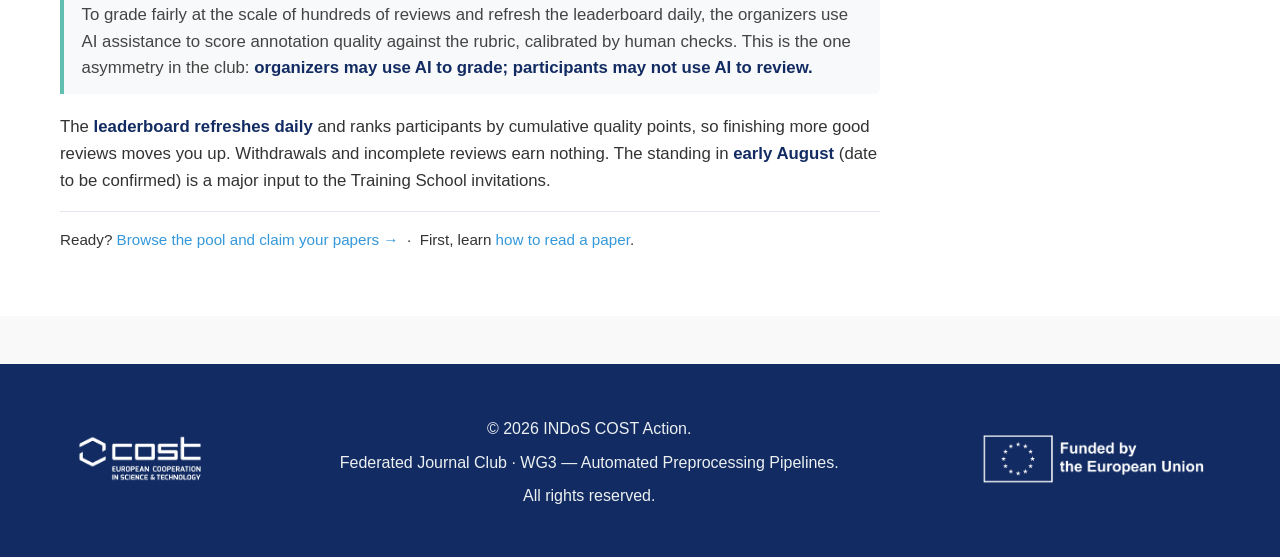
==== commit d3b43e78: "style: consistency pass over the message catalogue Read end to end now that every sentence sits in o" ====
--- a/docs/participate.html
+++ b/docs/participate.html
@@ -94,7 +94,7 @@
           the pool automatically.</li>
         <li><strong>The clock stops when we receive your upload.</strong> From that point the paper
           cannot expire, so there is no rush on the <code>/confirm</code> while you get to it.</li>
-        <li>A review that breaks these rules can be <strong>removed by the organisers</strong>, and
+        <li>A review that breaks these rules can be <strong>removed by the organizers</strong>, and
           the no-AI rule is the one that matters most. This applies after grading too.</li>
       </ul>
 
@@ -131,7 +131,7 @@
           you your upload has landed. The upload form asks you to affirm the no-AI rule as you go —
           but that form is open to anyone holding the link, so ticking it is a speed bump, not a
           signature. Your <code>/confirm</code>, posted from your GitHub account on your own claim
-          thread, is what puts your name on the declaration. It is the one step organisers cannot
+          thread, is what puts your name on the declaration. It is the one step organizers cannot
           take for you, and that is the point of it: it is what makes the club's one hard rule mean
           something. Nothing to remember, either — the bot @-mentions you, GitHub emails you, and you
           reply. And if the upload we are asking about is <em>not</em> yours, or is yours but you
@@ -139,7 +139,7 @@
           which — the paper stays yours, on the deadline it had left, and that file is never graded.</li>
       </ul>
       <p>Your <strong>annotated PDF files are uploaded to our institutional survey platform at
-        HES-SO Valais-Wallis</strong> (EU/Swiss data residency), visible only to the organisers.
+        HES-SO Valais-Wallis</strong> (EU/Swiss data residency), visible only to the organizers.
         The materials later used in the final publication are the extracted, de-identified
         annotation dataset and methodology, never the copyrighted PDFs.</p>
       <p>Each paper has <strong>its own upload link</strong>, posted in your claim thread when you
@@ -148,7 +148,7 @@
         upload link on this site, and a file sent any other way cannot be graded.</p>
 
       <h2>Grading and the leaderboard</h2>
-      <p>Each completed review is scored by the organisers against a transparent rubric, with
+      <p>Each completed review is scored by the organizers against a transparent rubric, with
         human spot-checks. The rubric rewards:</p>
       <ul>
         <li><strong>Engagement</strong> — comments spread across the whole paper.</li>
@@ -161,9 +161,9 @@
       </ul>
       <blockquote>
         <p>To grade fairly at the scale of hundreds of reviews and refresh the leaderboard daily,
-          the organisers use AI assistance to score annotation quality against the rubric,
+          the organizers use AI assistance to score annotation quality against the rubric,
           calibrated by human checks. This is the one asymmetry in the club:
-          <strong>organisers may use AI to grade; participants may not use AI to review.</strong></p>
+          <strong>organizers may use AI to grade; participants may not use AI to review.</strong></p>
       </blockquote>
       <p>The <strong>leaderboard refreshes daily</strong> and ranks participants by cumulative
         quality points, so finishing more good reviews moves you up. Withdrawals and incomplete
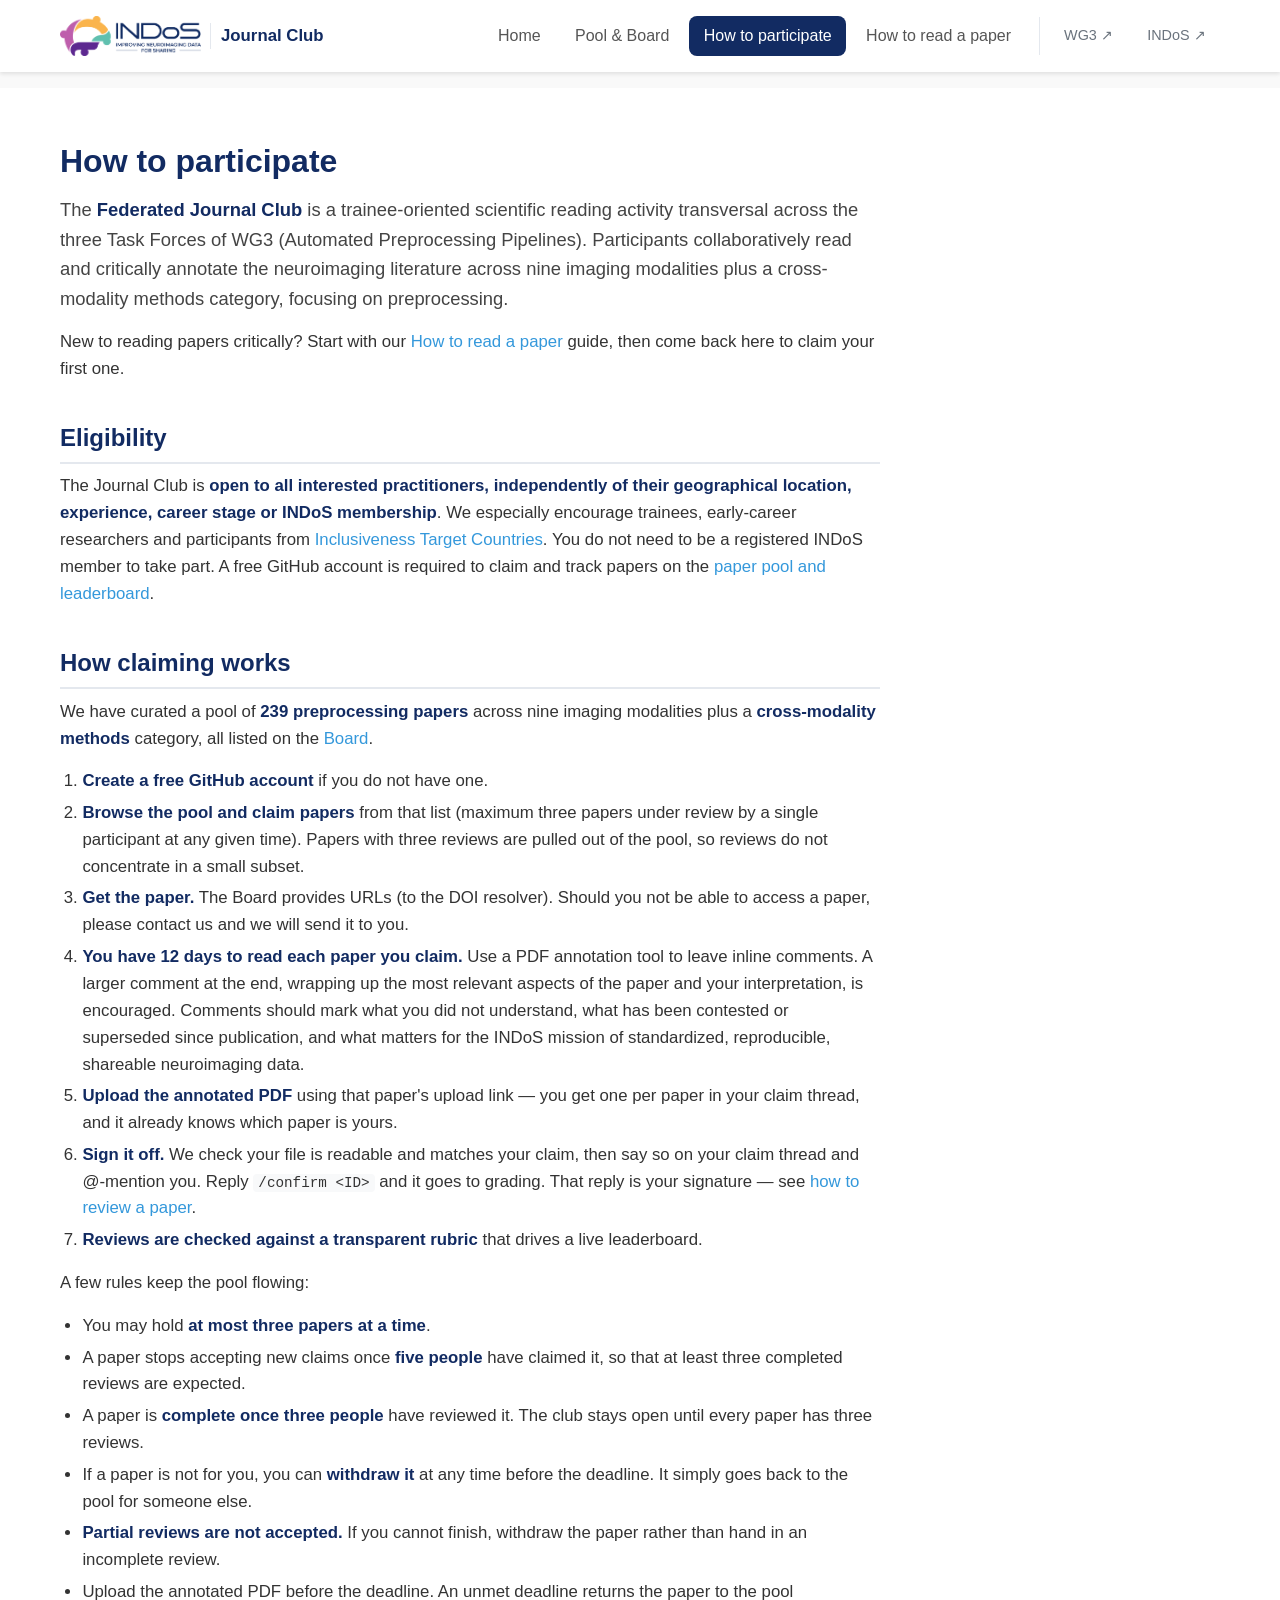
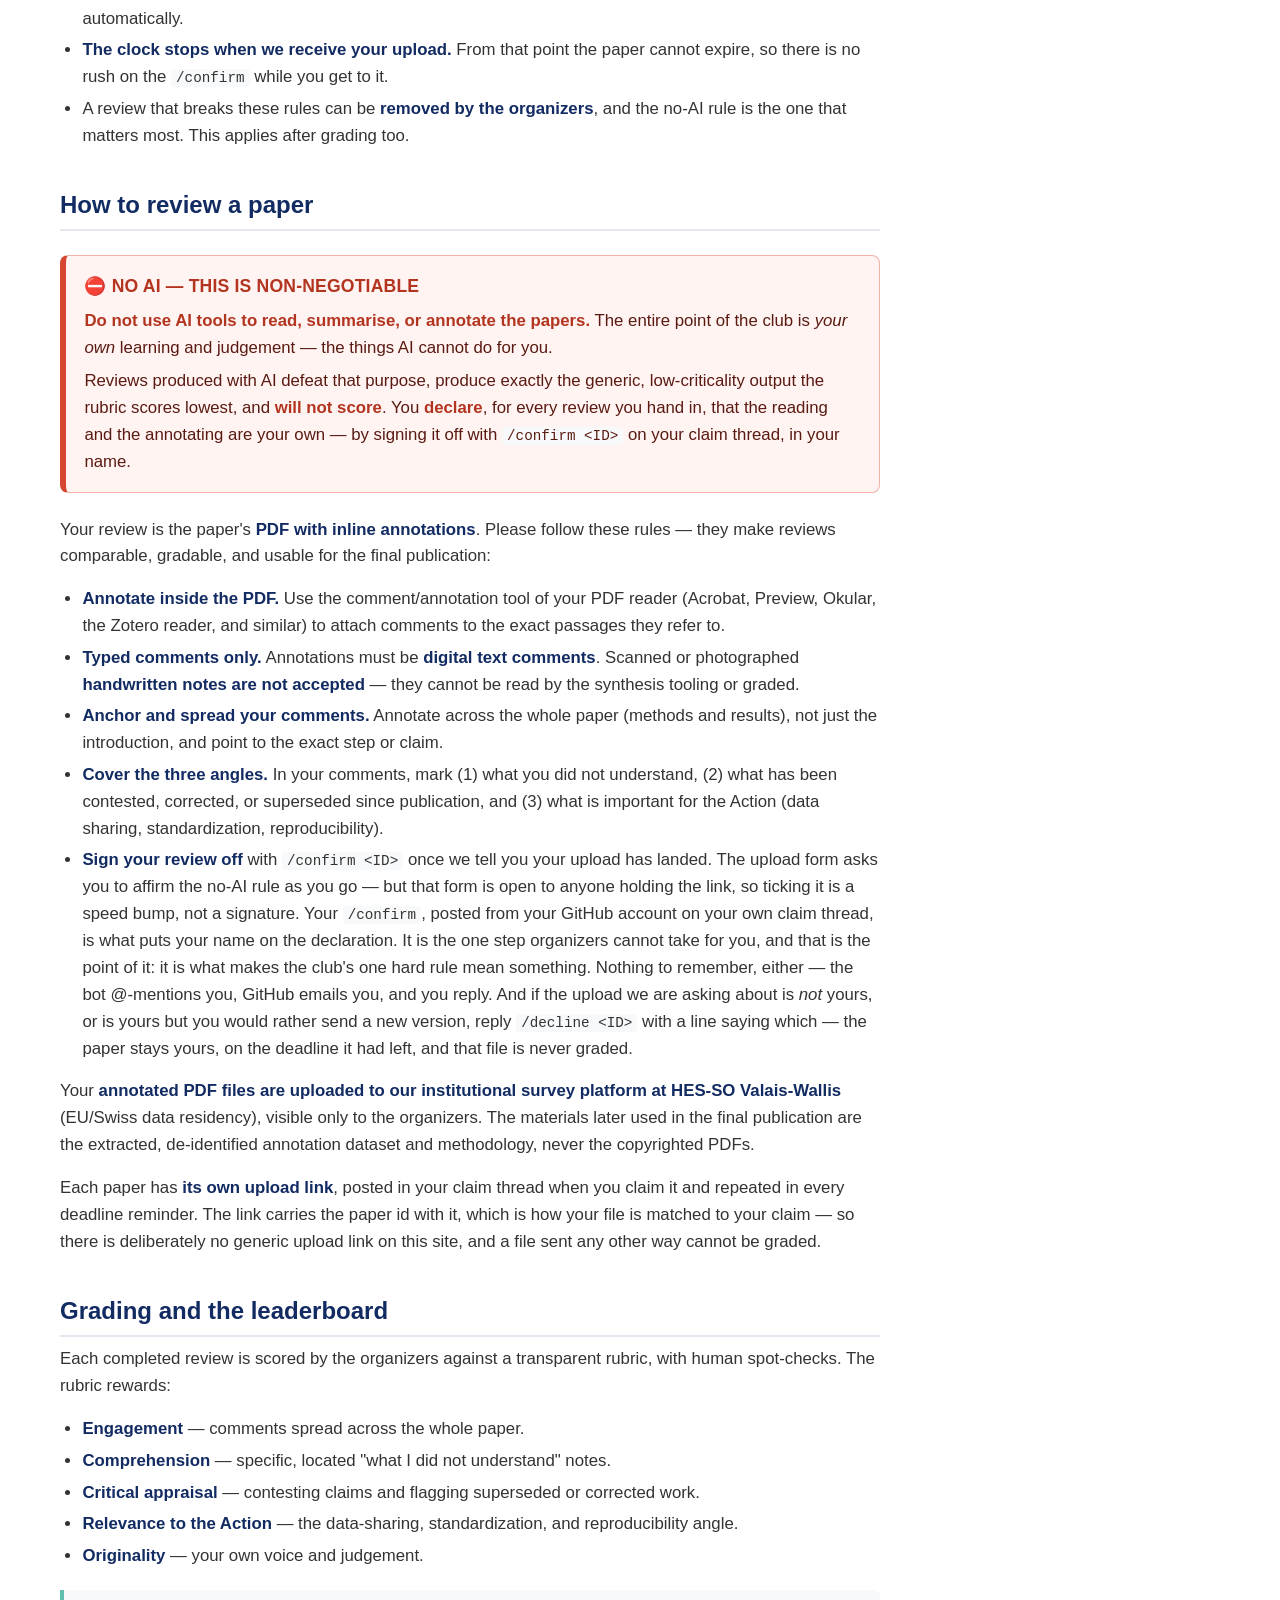
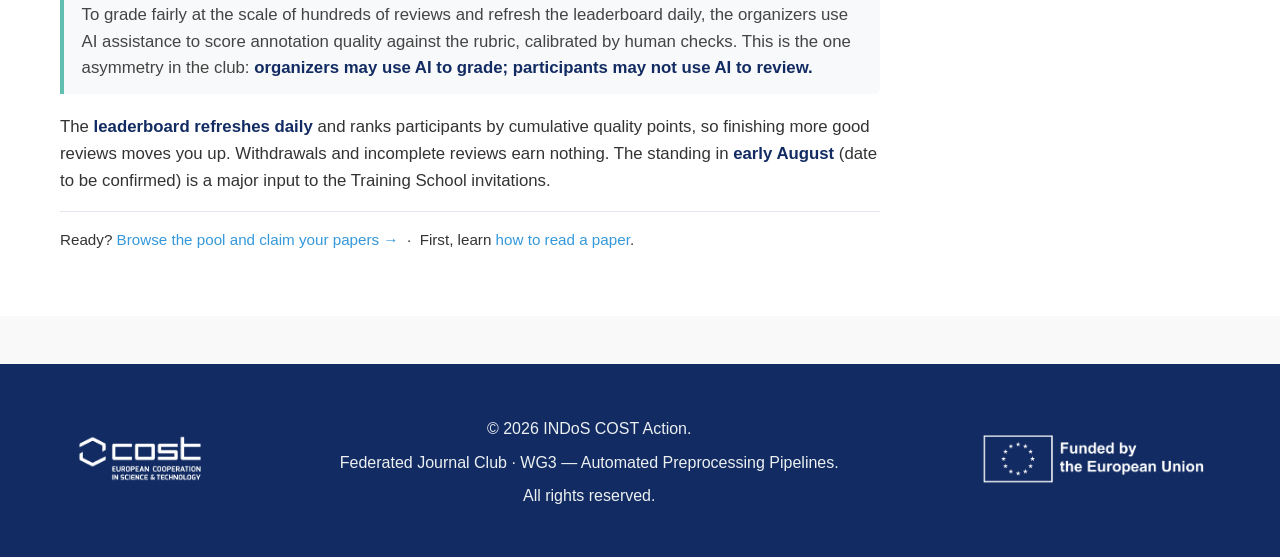
==== commit 60334363: "pool: add two EEG preprocessing papers and one fNIRS EEG-34   Hatz et al. 2015, reliability of fully" ====
--- a/docs/participate.html
+++ b/docs/participate.html
@@ -53,7 +53,7 @@
         required to claim and track papers on the <a href="./">paper pool and leaderboard</a>.</p>
 
       <h2>How claiming works</h2>
-      <p>We have curated a pool of <strong>236 preprocessing papers</strong> across nine
+      <p>We have curated a pool of <strong>239 preprocessing papers</strong> across nine
         imaging modalities plus a <strong>cross-modality methods</strong> category, all listed
         on the <a href="./">Board</a>.</p>
       <ol>
--- a/docs/style.css
+++ b/docs/style.css
@@ -25,12 +25,23 @@
   --closed: #b7791f;
   --done: var(--logo-purple);
 
-  /* Hero mosaic — progress, not claimability (see paperProgress() in app.js), so
-     these deliberately do NOT map 1:1 onto the badge colours above. Chosen to stay
-     legible on the --logo-blue ground, which the badge colours are not. */
-  --m-open: #4FB07A;                /* nobody reading it yet */
-  --m-review: var(--logo-orange);   /* claimed and/or partly reviewed */
-  --m-done: var(--logo-lavender);   /* three reviews in */
+  /* Hero mosaic — progress, not claimability (see paper_progress() in state.py), so
+     these deliberately do NOT map 1:1 onto the badge colours above. The four steps are
+     the four logo colours, in order.
+
+     Measured against the --logo-blue hero they sit on: turquoise 6.2:1, orange 7.5:1,
+     lavender 3.5:1, purple 1.4:1. Purple is the one that cannot be seen on its own, and
+     that is accepted rather than worked around. Every fix tried was worse: a rim makes
+     the tile read as a hollow checkbox (the opposite of "finished"), and no purple light
+     enough to clear 3:1 is still distinguishable from the lavender beside it. In a grid
+     of 11px tiles with 3px gaps a completed paper is read against its bright neighbours,
+     not against the ground, and a pool going dark as it finishes reads as settled. The
+     accessible equivalent is not the tile: the mosaic is one labelled role="img" whose
+     alt text carries the tally, and the pool table below is the real data. */
+  --m-open: var(--logo-turquoise);   /* nobody reading it yet */
+  --m-review: var(--logo-orange);    /* claimed, nothing graded yet */
+  --m-partial: var(--logo-lavender); /* one or two graded reviews in */
+  --m-done: var(--logo-purple);      /* all three, and settled */
 }
 
 /* Reset & base */
@@ -171,6 +182,8 @@
   color: var(--muted); font-weight: 600;
 }
 td.num { text-align: center; font-variant-numeric: tabular-nums; white-space: nowrap; }
+/* "+1" beside the graded ratio: uploads in hand, not yet graded. */
+td.num .flight { color: var(--muted); font-size: 0.85em; }
 td a { color: var(--accent); text-decoration: none; }
 td a:hover { text-decoration: underline; }
 
@@ -379,8 +392,11 @@
   @keyframes heroBob { 50% { transform: translateY(6px); } }
 }
 
-/* The mosaic — one tile per paper. It is the progress display: the pool fills
-   in over the summer as tiles turn orange, then lavender. */
+/* The mosaic — one tile per paper. It is the progress display: the pool fills in over
+   the summer as tiles turn orange, blush lavender at the first graded review, then
+   settle to purple. Four flat colours, no meter: at 11px a fill level or a pip is
+   noise, and the exact count is one hover away in the card and permanently in the
+   table below. */
 .mosaic { display: flex; flex-wrap: wrap; gap: 3px; justify-content: center; max-width: 640px; margin: 0 auto; }
 .mosaic a {
   display: block; width: 11px; height: 11px; border-radius: 2px;
@@ -388,8 +404,10 @@
   transition: transform 0.1s ease;
 }
 .mosaic a:hover { outline: 2px solid #fff; outline-offset: 1px; transform: scale(1.35); }
-.mosaic a.s-review { background: var(--m-review); }
-.mosaic a.s-done { background: var(--m-done); }
+.mosaic a.s-open    { background: var(--m-open); }
+.mosaic a.s-review  { background: var(--m-review); }
+.mosaic a.s-partial { background: var(--m-partial); }
+.mosaic a.s-done    { background: var(--m-done); }
 @media (prefers-reduced-motion: reduce) {
   .mosaic a { transition: none; }
   .mosaic a:hover { transform: none; }
@@ -407,12 +425,15 @@
   margin: 1rem auto 0; font-size: 0.85rem; color: rgba(255, 255, 255, 0.75);
   display: flex; gap: 0.5rem 1.1rem; justify-content: center; flex-wrap: wrap; align-items: center;
 }
+/* One swatch class, used by both the legend and the hover card, so a tile and the thing
+   claiming to explain it cannot drift apart. */
 .key {
   display: inline-block; width: 10px; height: 10px; border-radius: 2px;
   margin-right: 0.35rem; vertical-align: -1px;
 }
 .k-open { background: var(--m-open); }
 .k-review { background: var(--m-review); }
+.k-partial { background: var(--m-partial); }
 .k-done { background: var(--m-done); }
 .mosaic-hint { color: rgba(255, 255, 255, 0.55); font-size: 0.8rem; }
 
@@ -452,6 +473,9 @@
 }
 .tip-stats .key { margin-right: 0.1rem; }
 .tip-sep { color: var(--line); }
+/* Received but not yet graded. Deliberately quieter than the graded ratio beside it:
+   it is context for why a tile has not moved, not a number the club counts. */
+.tip-flight { color: var(--muted); }
 .tip-cta {
   margin-top: 0.45rem;
   padding-top: 0.4rem;
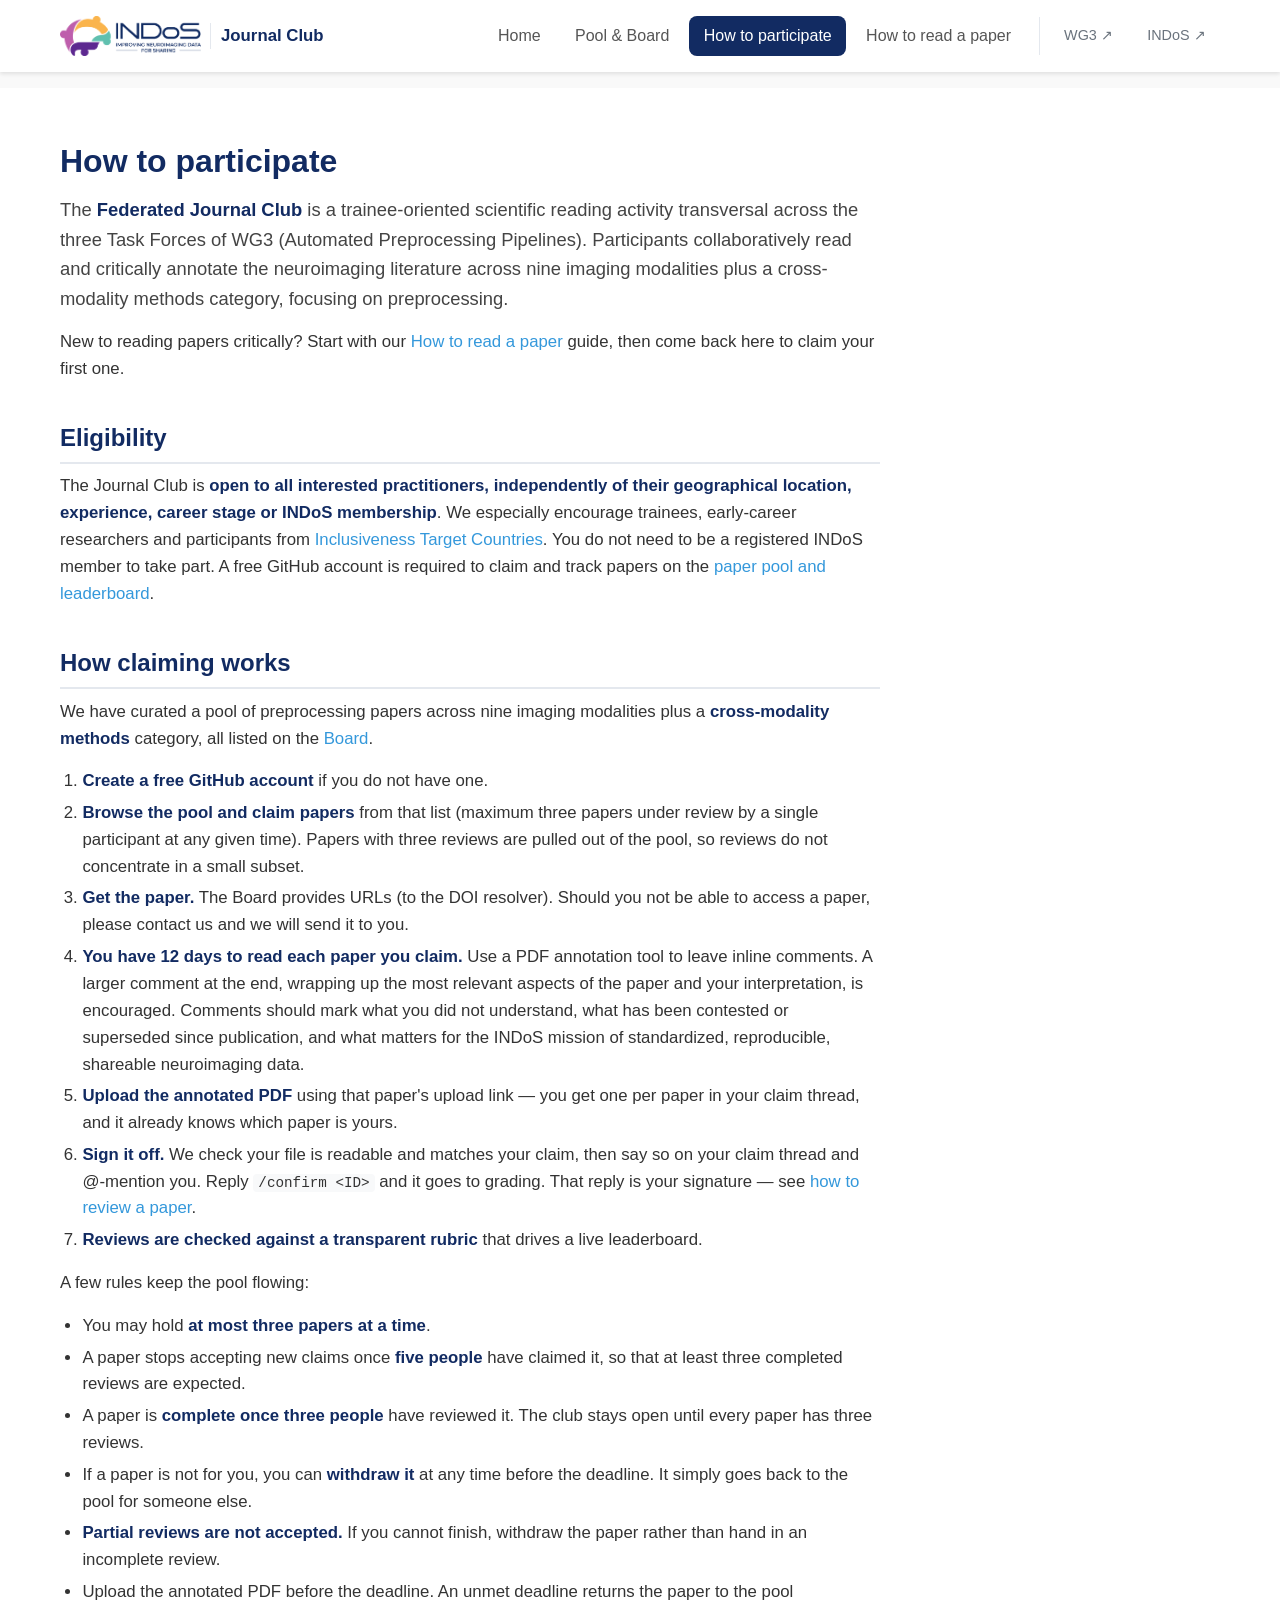
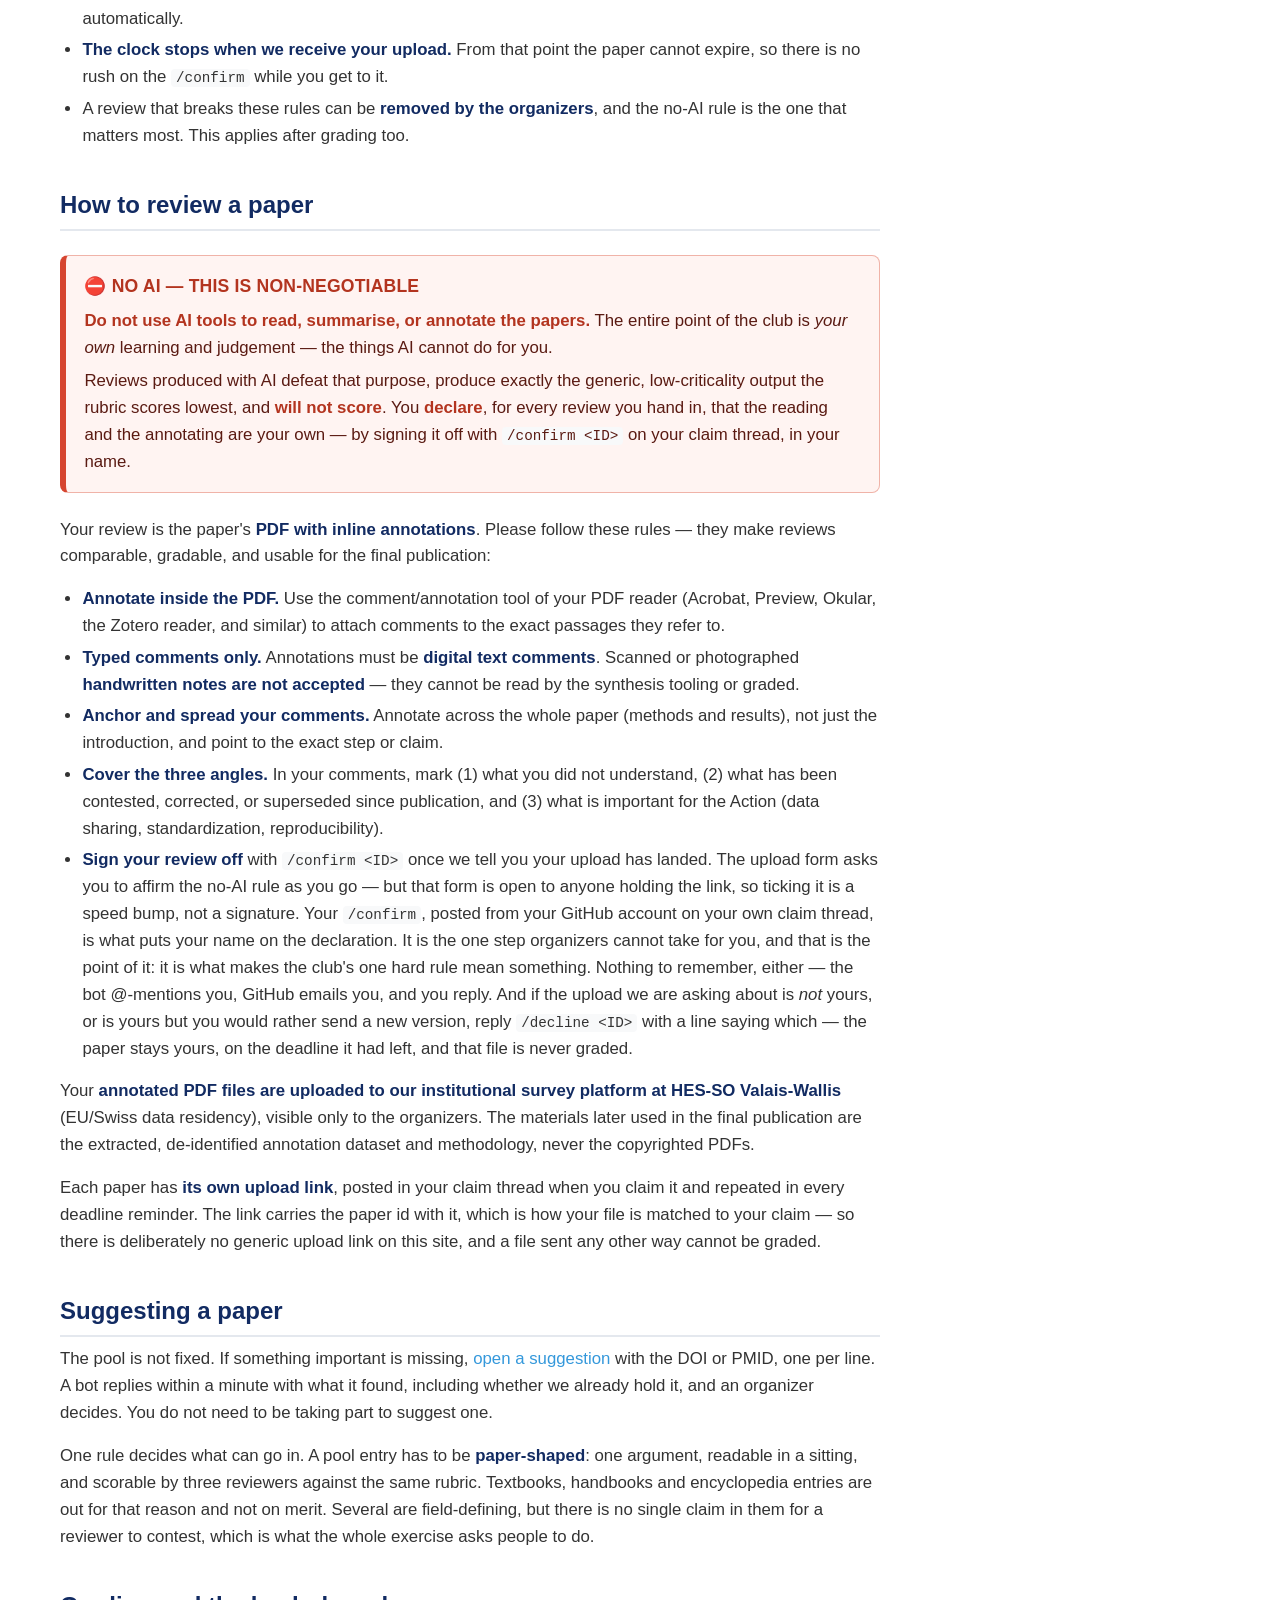
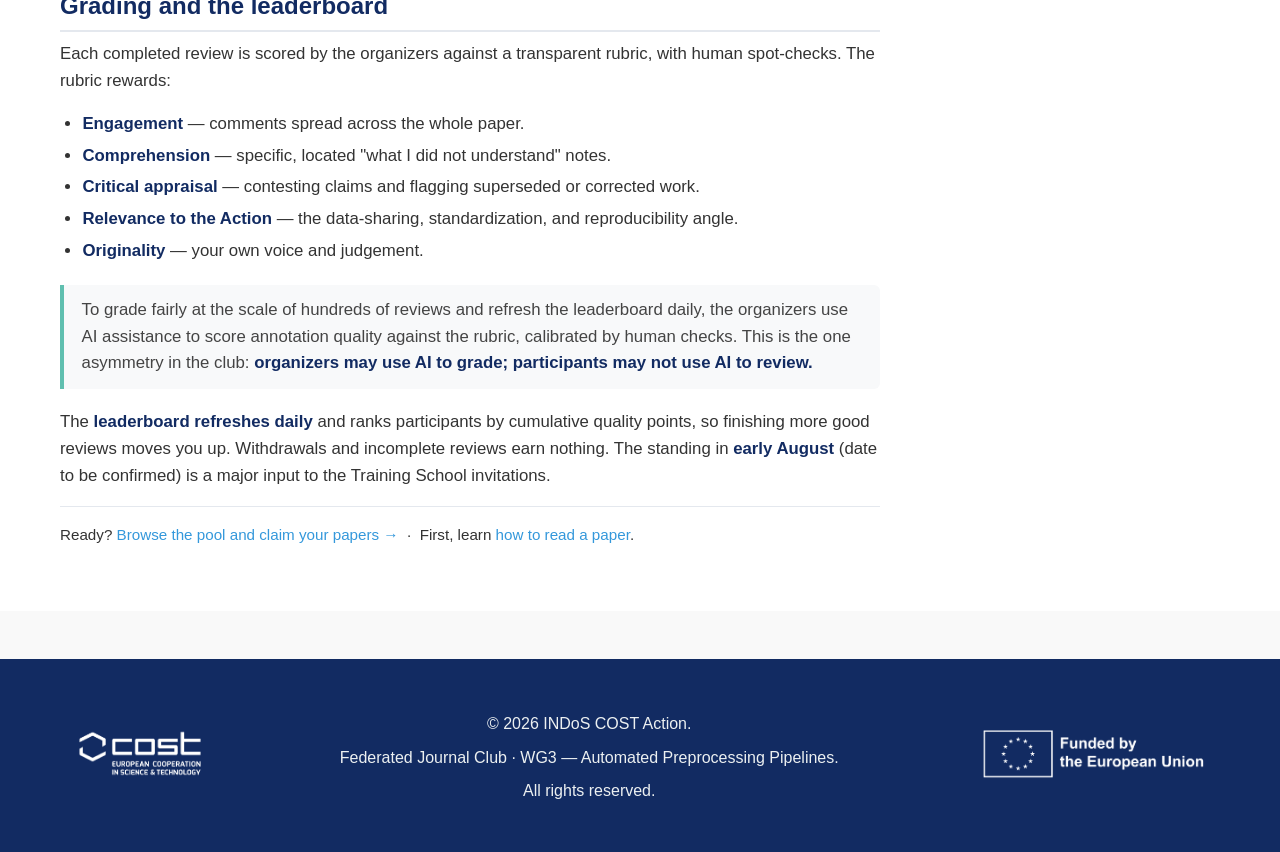
==== commit 45698e69: "pool: propose papers by issue, accept with /accept-paper Suggestions arrived by email and corridor a" ====
--- a/docs/participate.html
+++ b/docs/participate.html
@@ -53,9 +53,12 @@
         required to claim and track papers on the <a href="./">paper pool and leaderboard</a>.</p>
 
       <h2>How claiming works</h2>
-      <p>We have curated a pool of <strong>239 preprocessing papers</strong> across nine
-        imaging modalities plus a <strong>cross-modality methods</strong> category, all listed
-        on the <a href="./">Board</a>.</p>
+      <!-- No paper count here on purpose: the pool grows whenever an organizer accepts a
+           suggestion, and this page does not load app.js, so a number written here would
+           be the one place on the site that goes stale. The Board shows the live count. -->
+      <p>We have curated a pool of preprocessing papers across nine imaging modalities plus
+        a <strong>cross-modality methods</strong> category, all listed on the
+        <a href="./">Board</a>.</p>
       <ol>
         <li><strong>Create a free GitHub account</strong> if you do not have one.</li>
         <li><strong>Browse the pool and claim papers</strong> from that list (maximum three
@@ -147,6 +150,18 @@
         which is how your file is matched to your claim — so there is deliberately no generic
         upload link on this site, and a file sent any other way cannot be graded.</p>
 
+      <h2>Suggesting a paper</h2>
+      <p>The pool is not fixed. If something important is missing,
+        <a href="https://github.com/indos-costaction/journal-club/issues/new?template=paper-suggestion.yml">open
+        a suggestion</a> with the DOI or PMID, one per line. A bot replies within a minute
+        with what it found, including whether we already hold it, and an organizer decides.
+        You do not need to be taking part to suggest one.</p>
+      <p>One rule decides what can go in. A pool entry has to be <strong>paper-shaped</strong>:
+        one argument, readable in a sitting, and scorable by three reviewers against the same
+        rubric. Textbooks, handbooks and encyclopedia entries are out for that reason and not
+        on merit. Several are field-defining, but there is no single claim in them for a
+        reviewer to contest, which is what the whole exercise asks people to do.</p>
+
       <h2>Grading and the leaderboard</h2>
       <p>Each completed review is scored by the organizers against a transparent rubric, with
         human spot-checks. The rubric rewards:</p>
--- a/docs/style.css
+++ b/docs/style.css
@@ -369,6 +369,12 @@
 .btn-primary:hover { background: #e8a23a; }
 .btn-ghost { border: 2px solid rgba(255, 255, 255, 0.75); color: #fff; }
 .btn-ghost:hover { background: rgba(255, 255, 255, 0.12); }
+/* Secondary action on a light band — btn-ghost is the navy-hero variant and would be
+   invisible here. Quieter than btn-primary on purpose: claiming is the ask, suggesting
+   is the afterthought that should still be one click away. */
+.btn-quiet { border: 1px solid var(--line); color: var(--logo-blue); background: var(--surface); }
+.btn-quiet:hover { background: var(--card); }
+.head-actions { display: flex; gap: 0.6rem; flex-wrap: wrap; align-items: center; }
 
 /* Hero — flat brand navy, no gradient. */
 .hero { background: var(--logo-blue); color: #fff; text-align: center; padding: 4rem 0 2.5rem; }
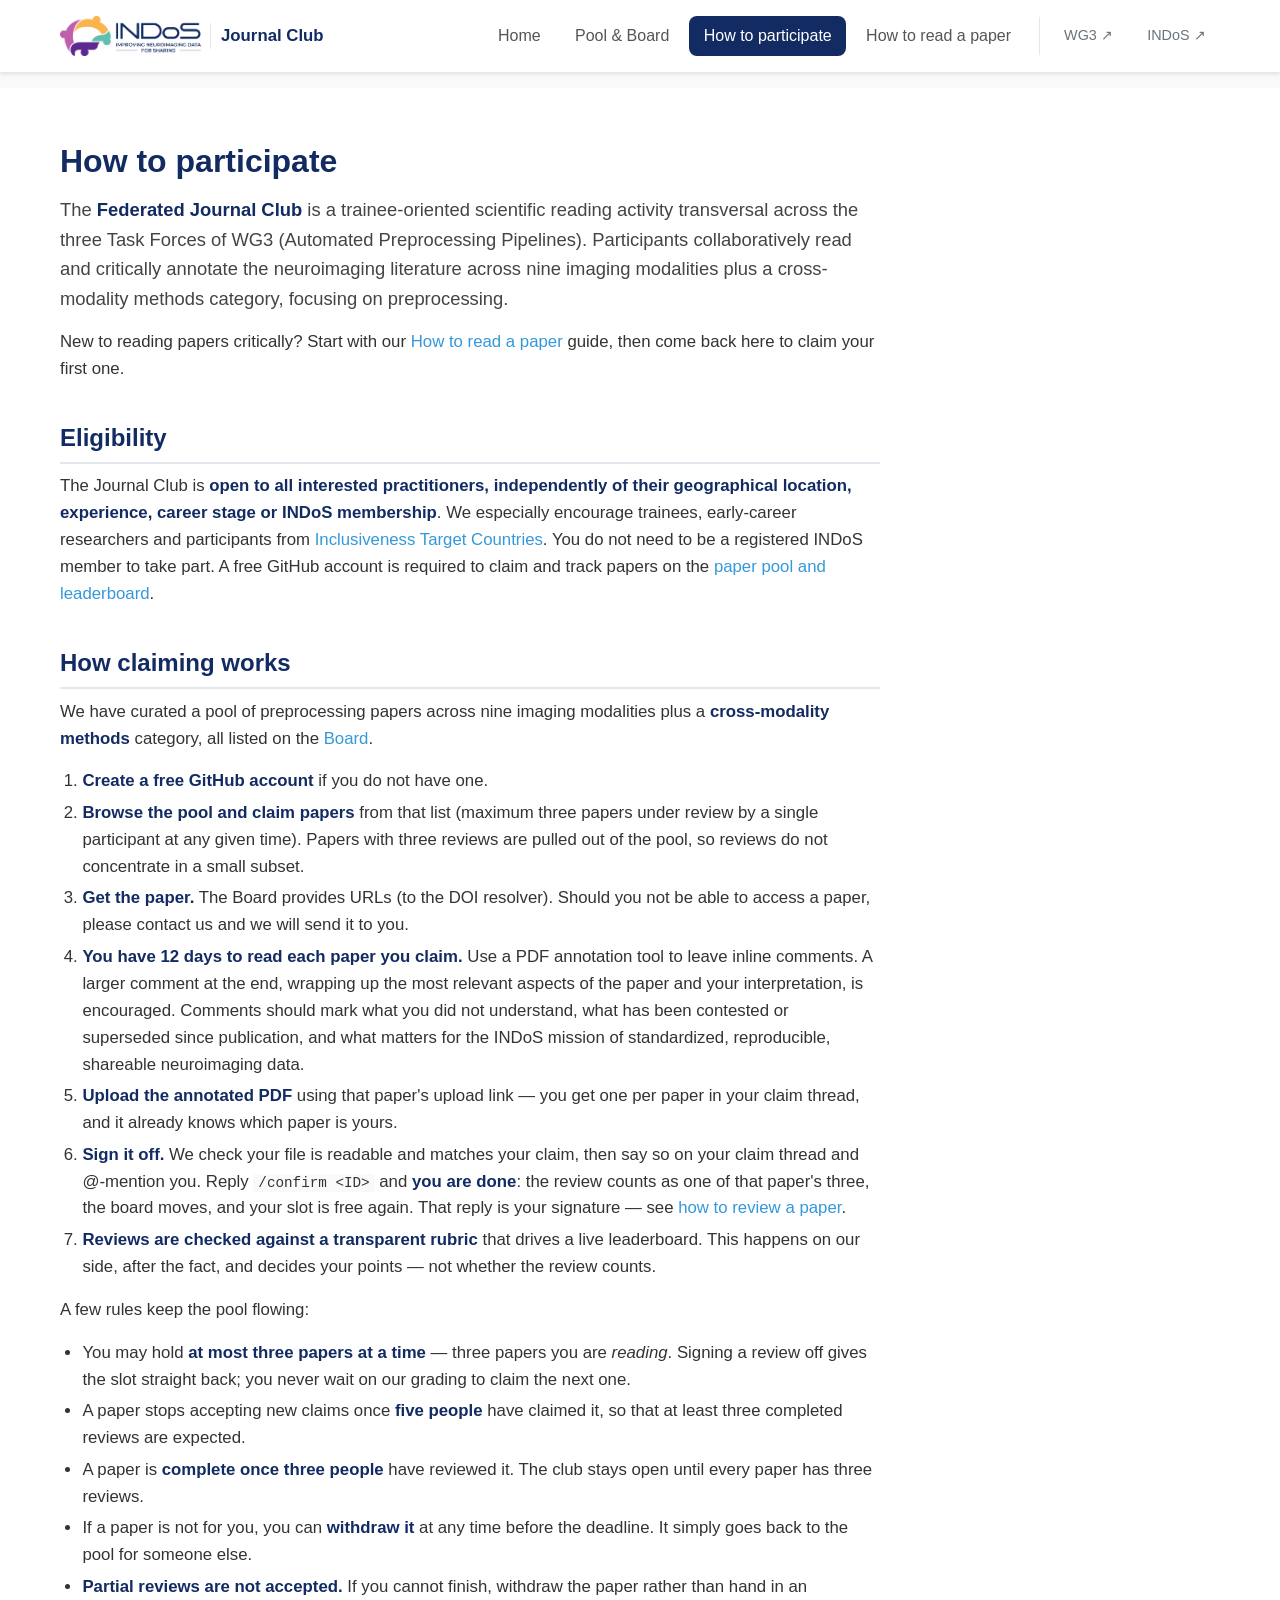
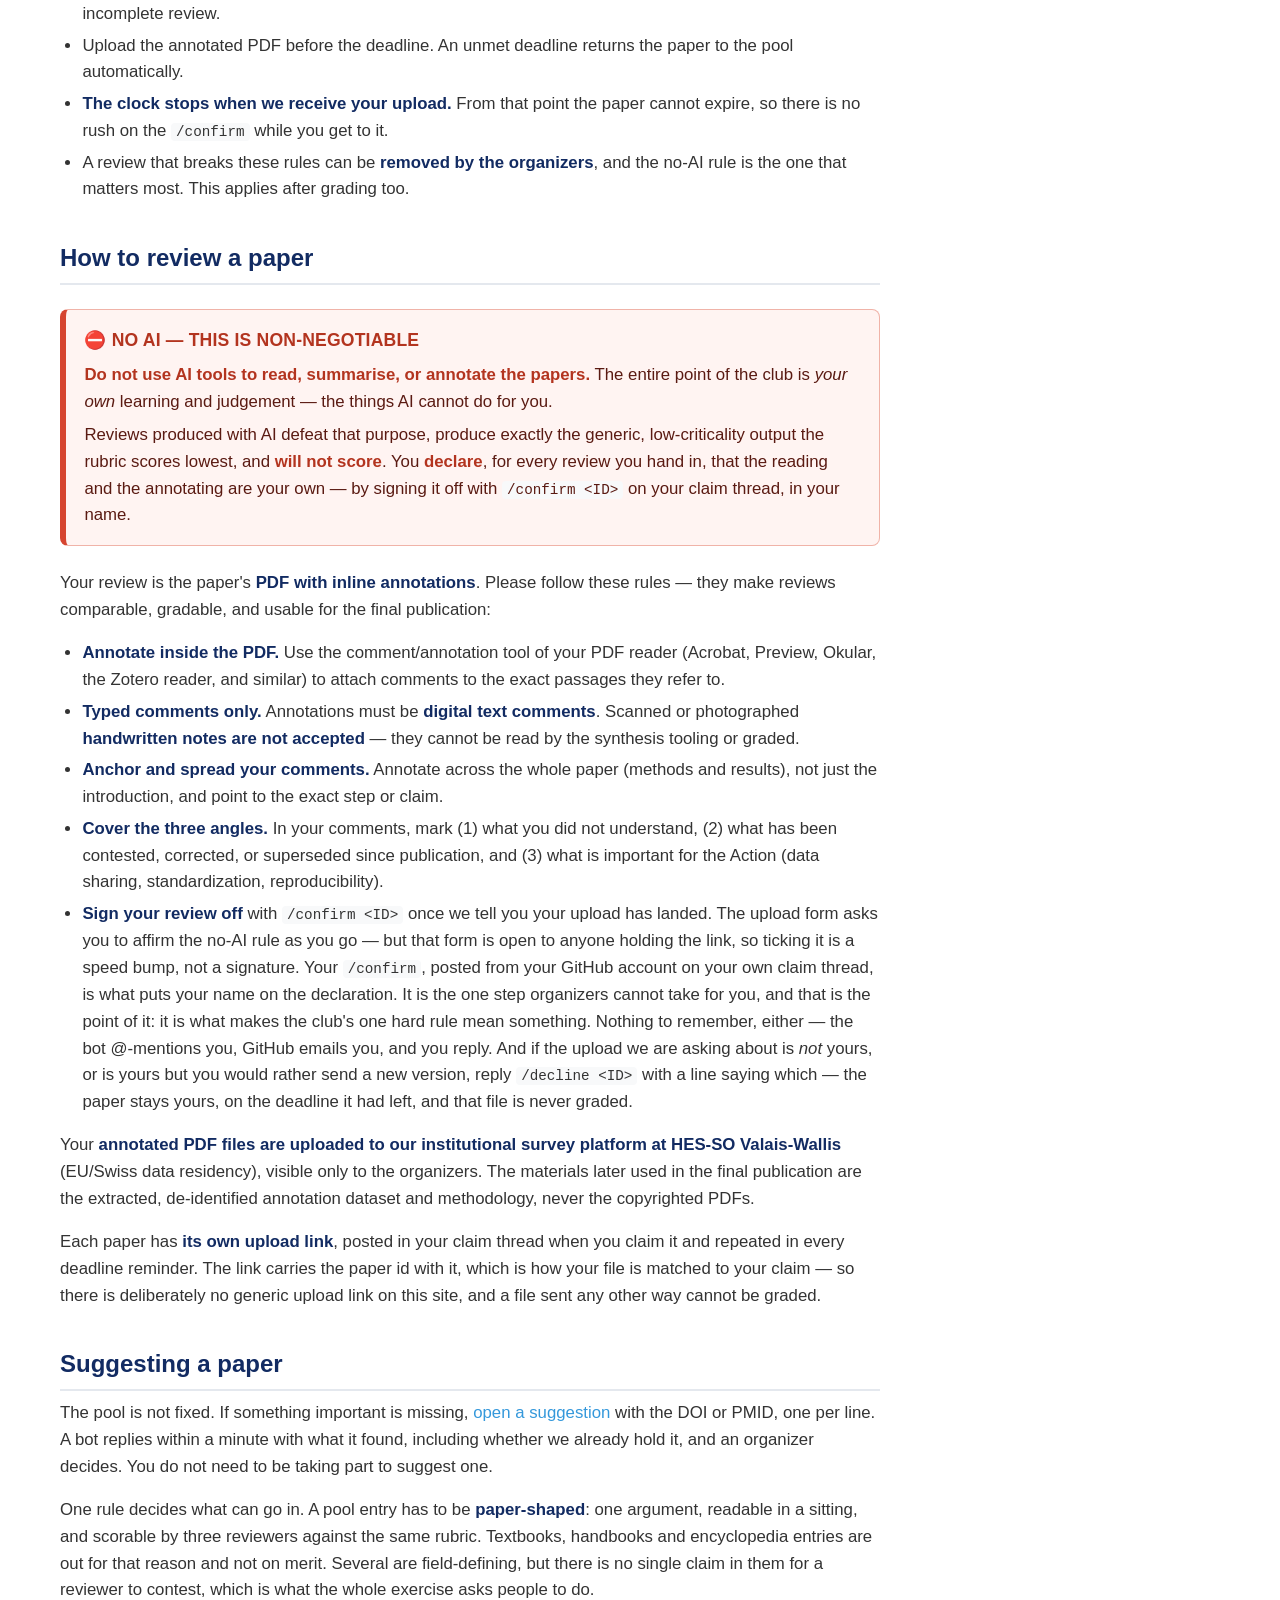
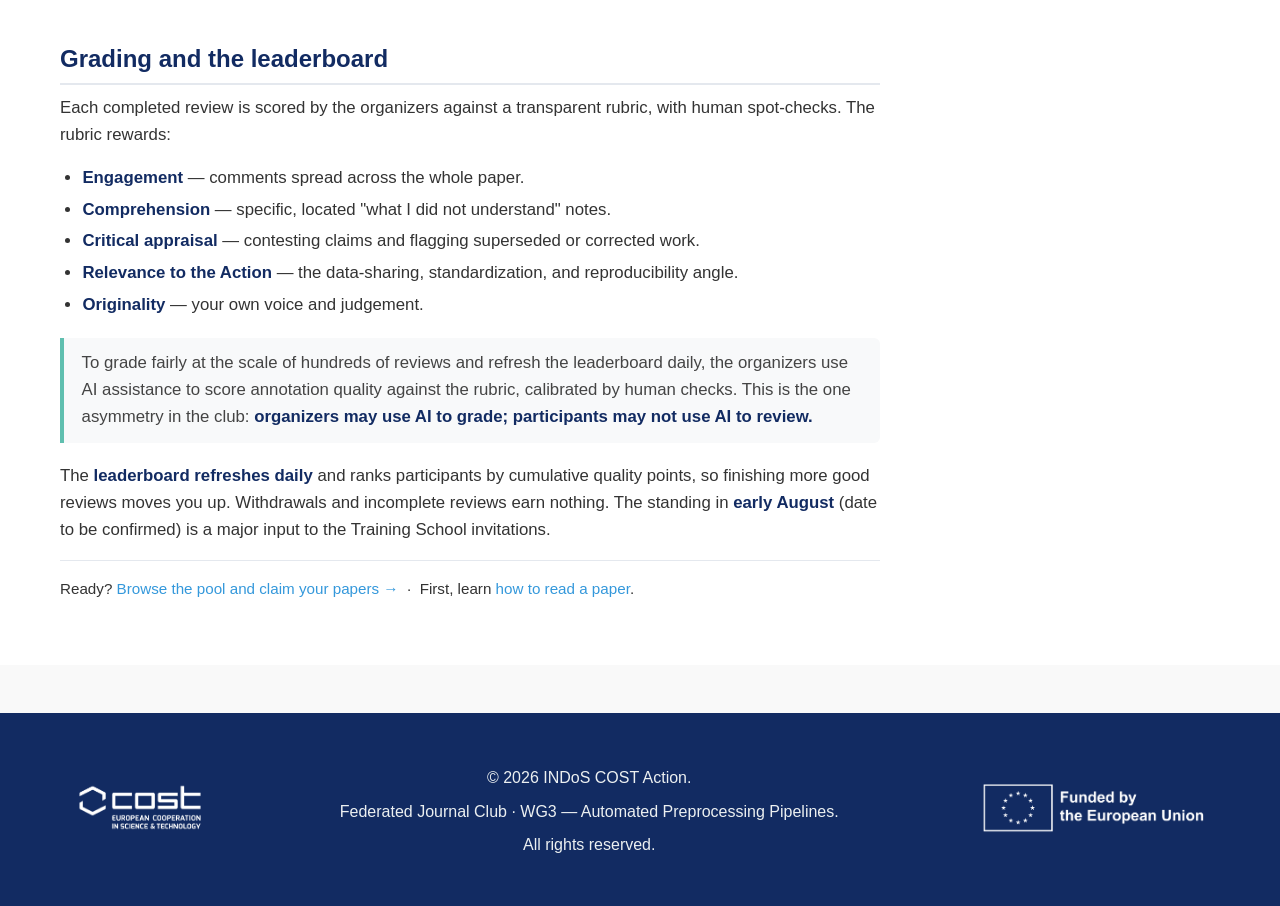
==== commit 1f37fd14: "board: a confirmed review is a finished review The board moved only on a graded review, so grading g" ====
--- a/docs/participate.html
+++ b/docs/participate.html
@@ -75,16 +75,20 @@
         <li><strong>Upload the annotated PDF</strong> using that paper's upload link — you get one
           per paper in your claim thread, and it already knows which paper is yours.</li>
         <li><strong>Sign it off.</strong> We check your file is readable and matches your claim, then
-          say so on your claim thread and @-mention you. Reply <code>/confirm &lt;ID&gt;</code> and it
-          goes to grading. That reply is your signature — see
+          say so on your claim thread and @-mention you. Reply <code>/confirm &lt;ID&gt;</code> and
+          <strong>you are done</strong>: the review counts as one of that paper's three, the board
+          moves, and your slot is free again. That reply is your signature — see
           <a href="#how-to-review-a-paper">how to review a paper</a>.</li>
         <li><strong>Reviews are checked against a transparent rubric</strong> that drives a live
-          leaderboard.</li>
+          leaderboard. This happens on our side, after the fact, and decides your points — not
+          whether the review counts.</li>
       </ol>
 
       <p>A few rules keep the pool flowing:</p>
       <ul>
-        <li>You may hold <strong>at most three papers at a time</strong>.</li>
+        <li>You may hold <strong>at most three papers at a time</strong> — three papers you are
+          <em>reading</em>. Signing a review off gives the slot straight back; you never wait on
+          our grading to claim the next one.</li>
         <li>A paper stops accepting new claims once <strong>five people</strong> have claimed it,
           so that at least three completed reviews are expected.</li>
         <li>A paper is <strong>complete once three people</strong> have reviewed it. The club
